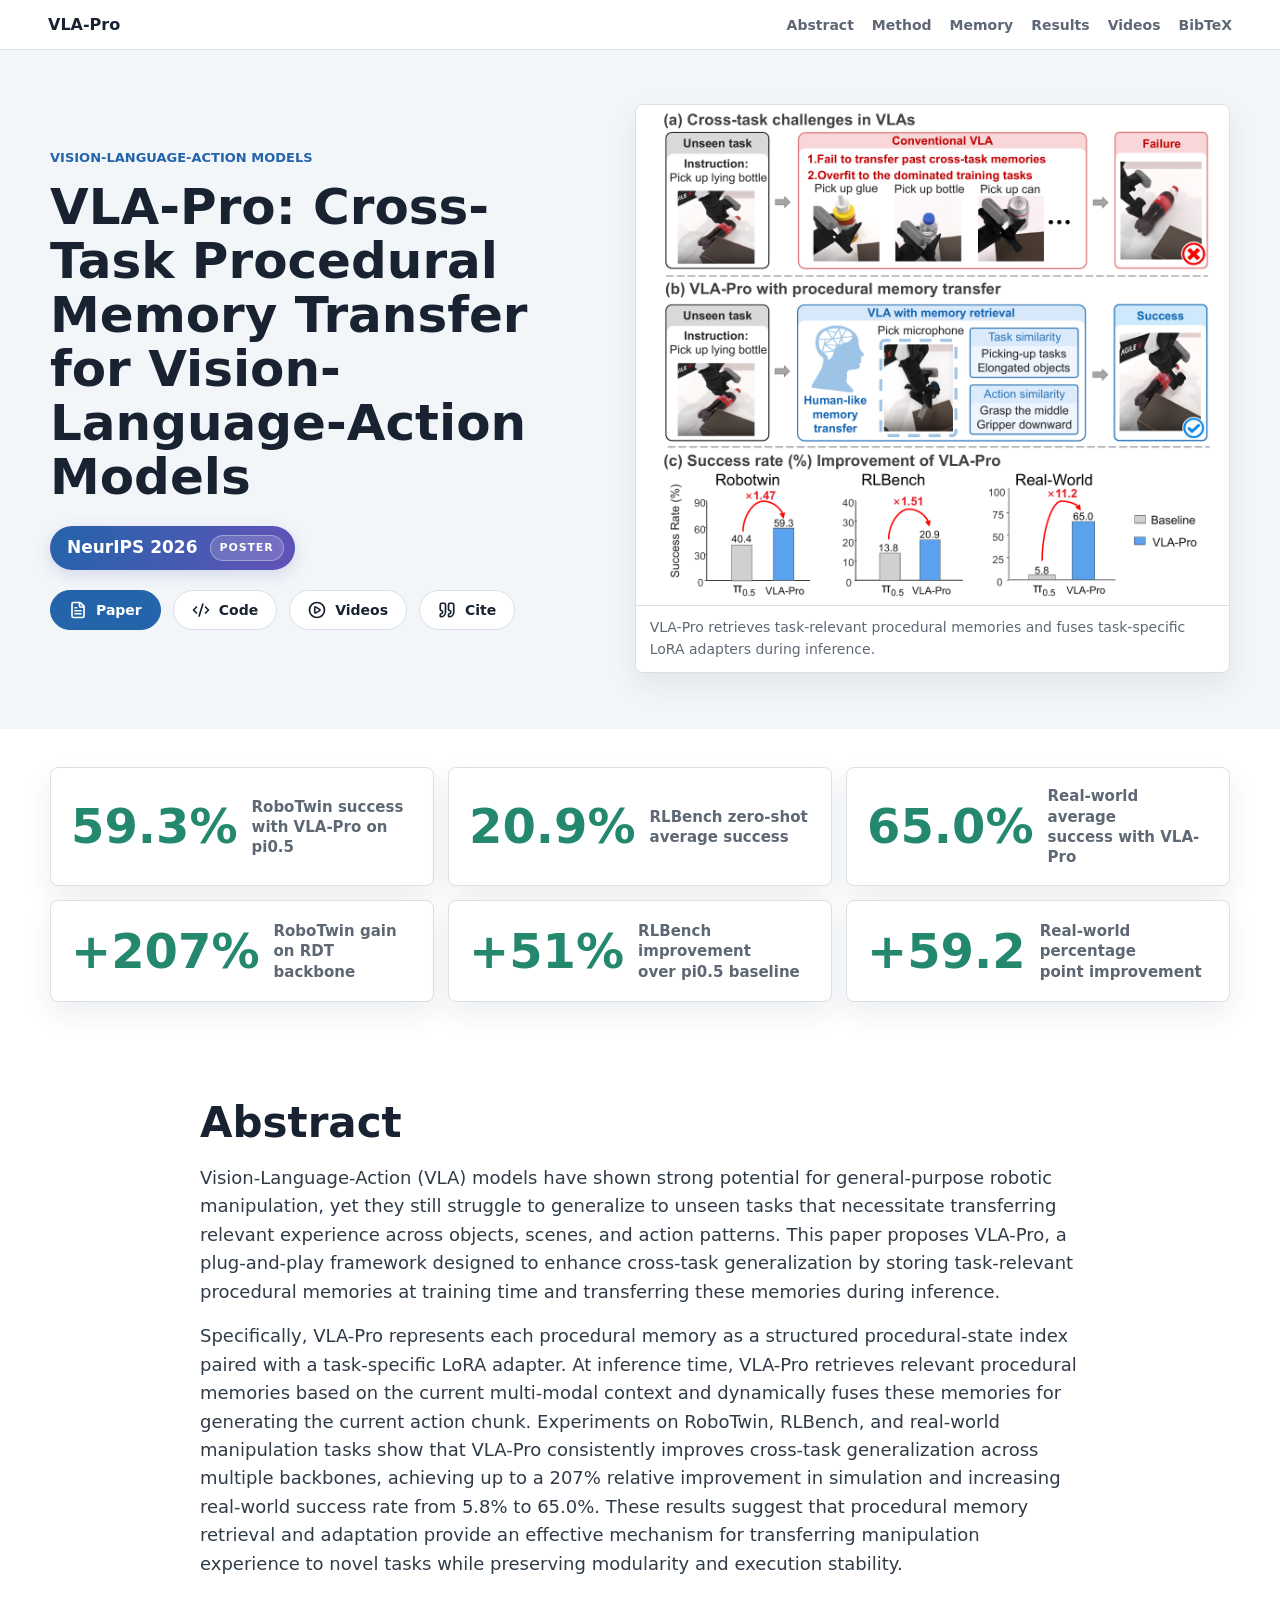
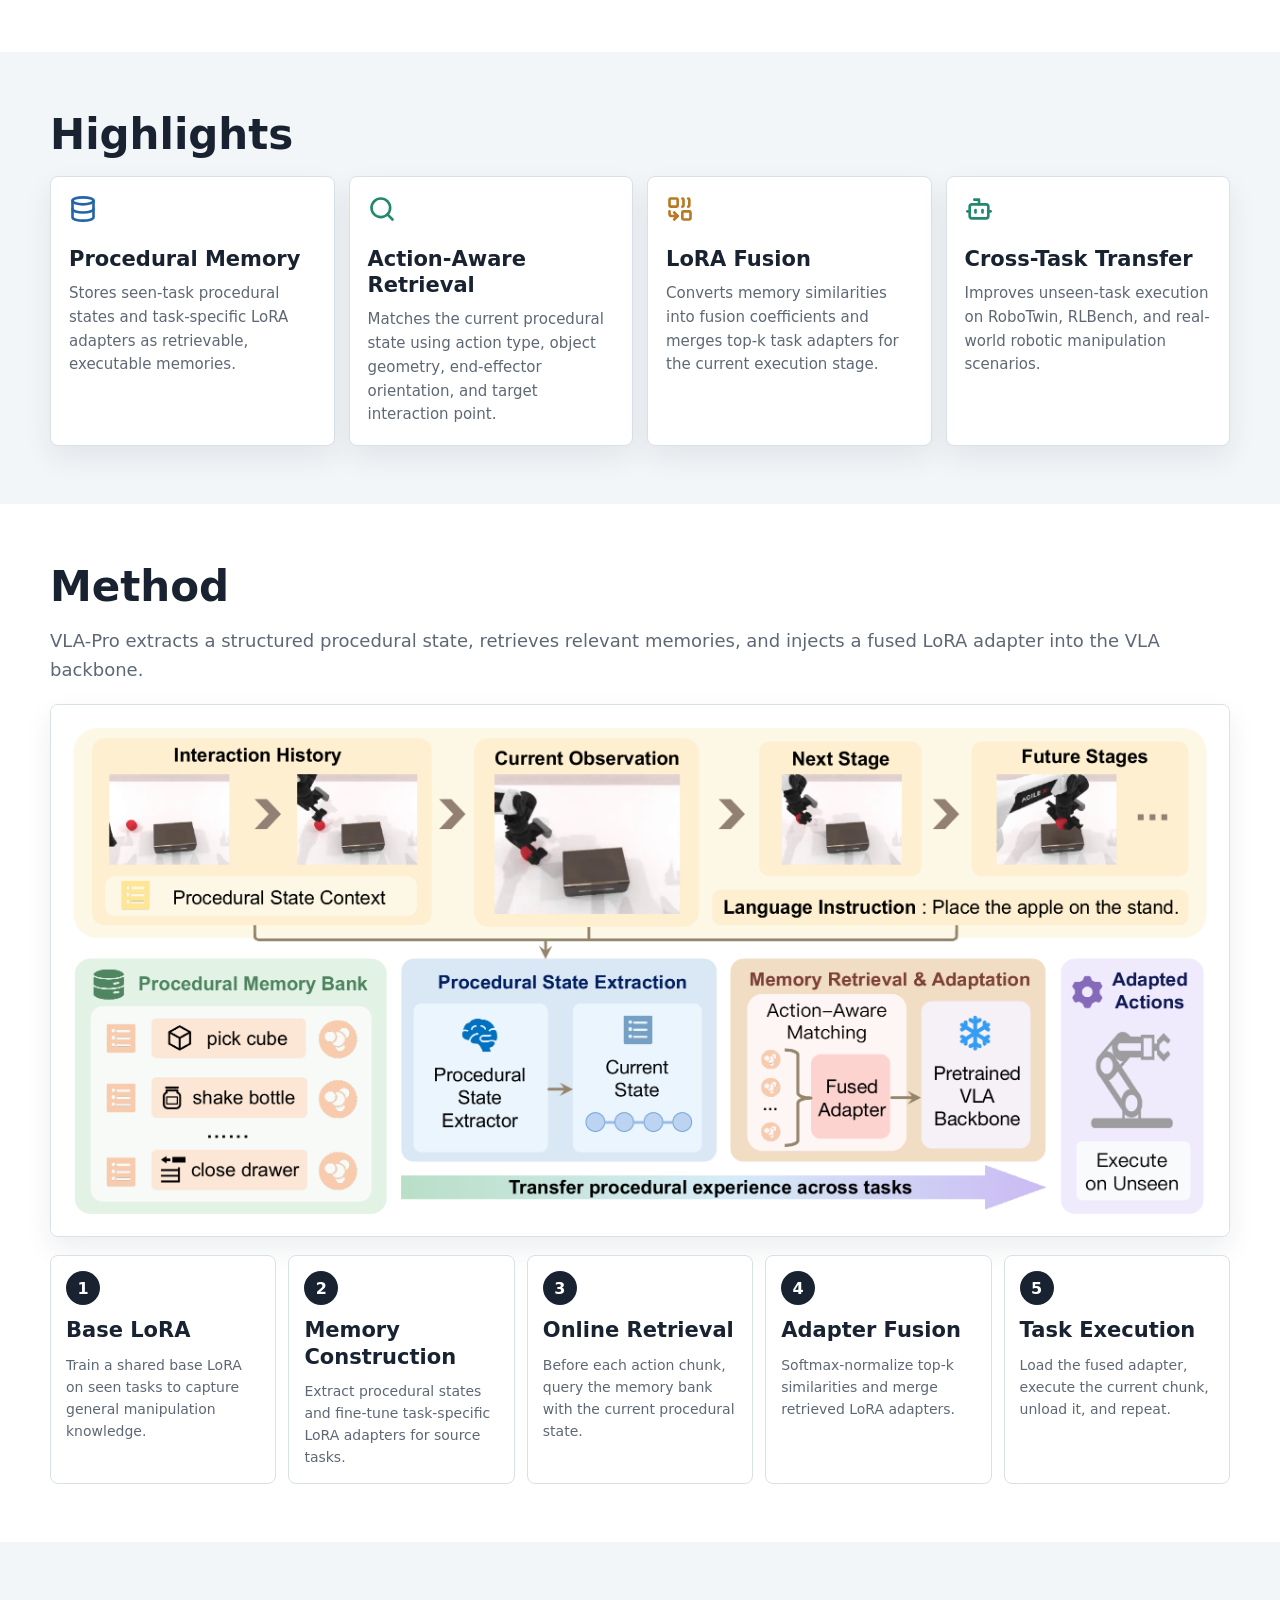
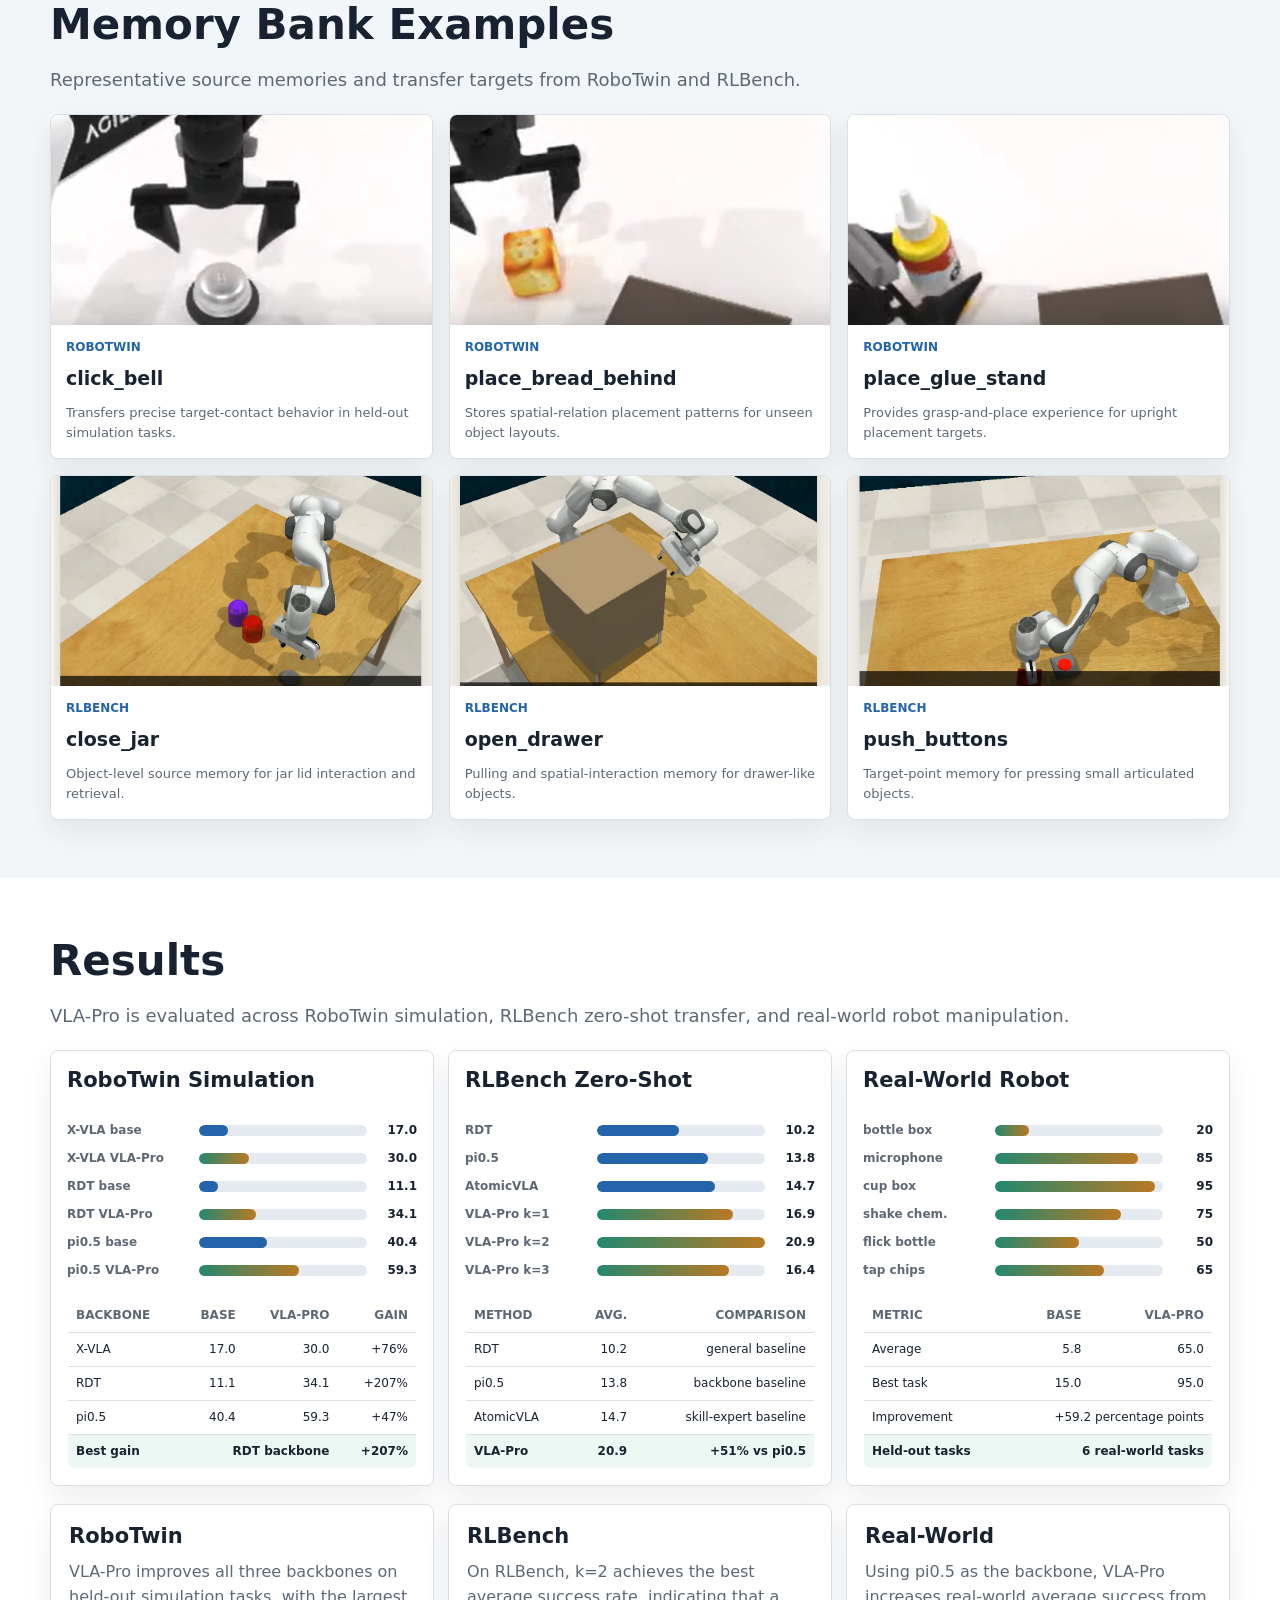
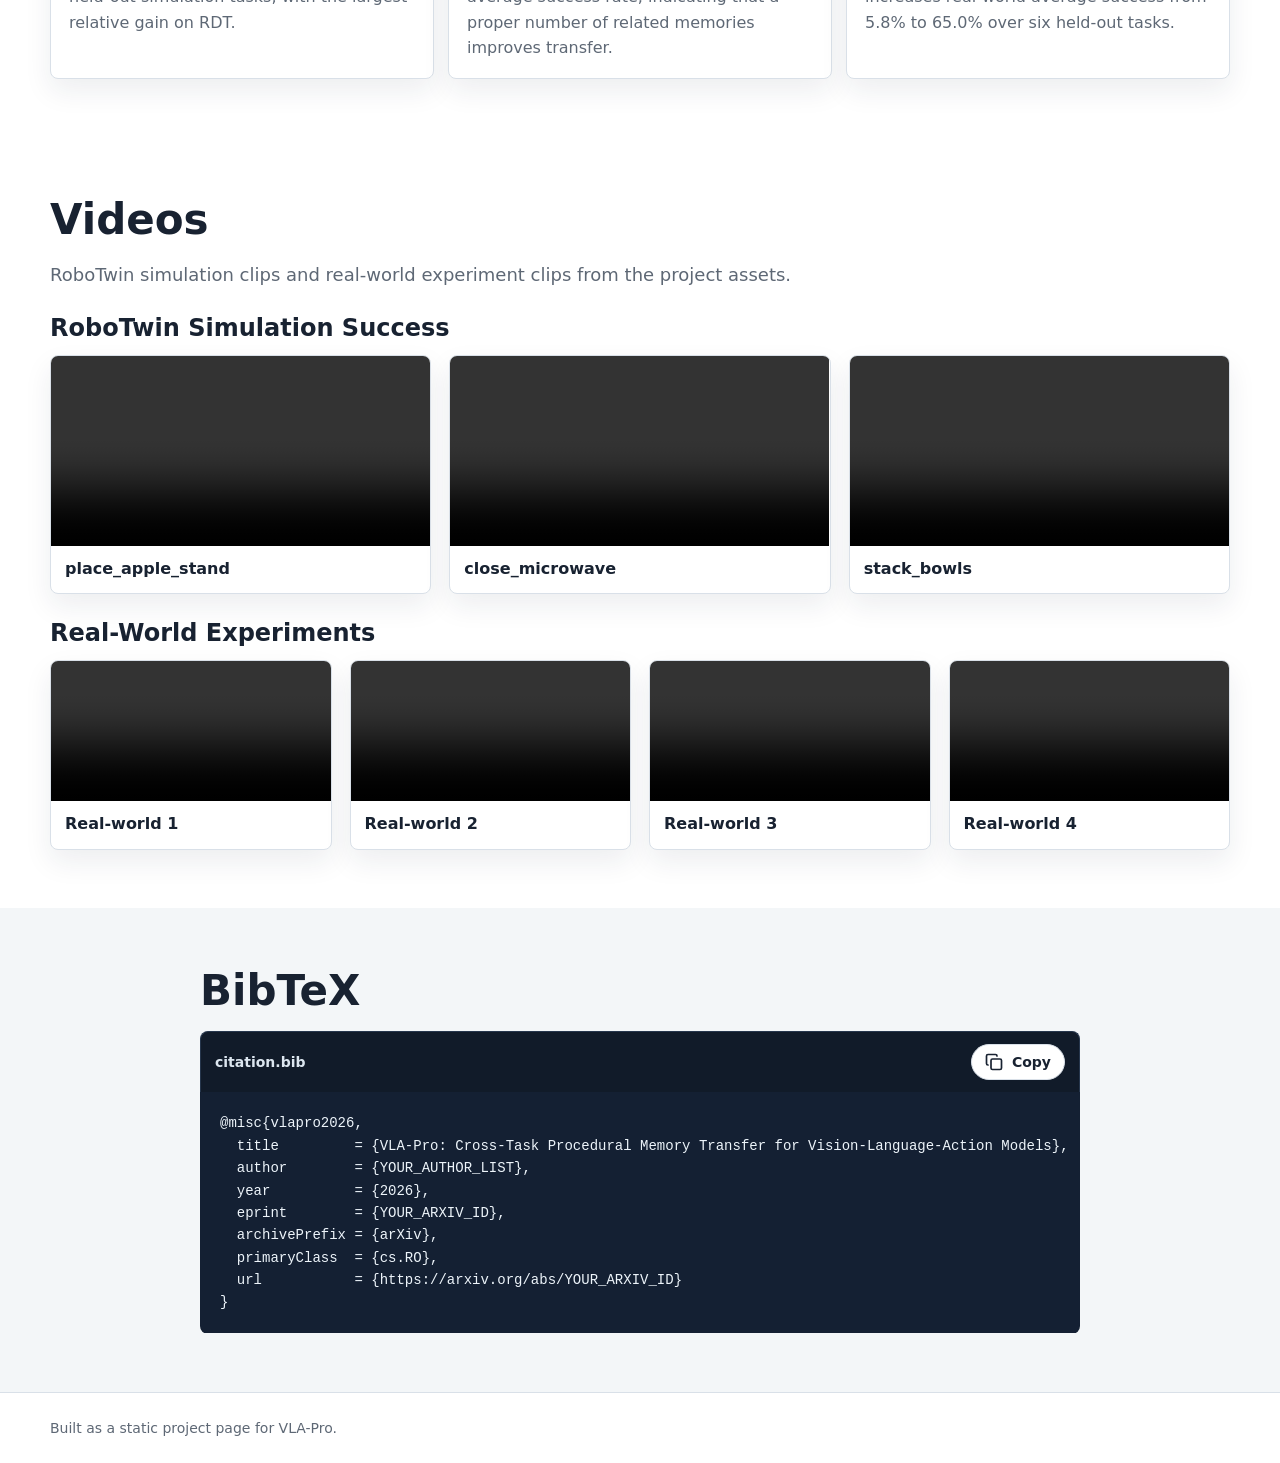
==== index.html @ 0b3e5a7e "Add files via upload" ====
<!doctype html>
<html lang="en">
<head>
  <meta charset="utf-8">
  <meta name="viewport" content="width=device-width, initial-scale=1">
  <meta name="description" content="VLA-Pro project page: Cross-Task Procedural Memory Transfer for Vision-Language-Action Models.">
  <title>VLA-Pro: Cross-Task Procedural Memory Transfer</title>
  <link rel="stylesheet" href="styles.css">
</head>
<body>
  <header class="site-header">
    <a class="brand" href="#top">VLA-Pro</a>
    <nav class="nav-links" aria-label="Main navigation">
      <a href="#abstract">Abstract</a>
      <a href="#method">Method</a>
      <a href="#memory">Memory</a>
      <a href="#results">Results</a>
      <a href="#videos">Videos</a>
      <a href="#bibtex">BibTeX</a>
    </nav>
  </header>

  <main id="top">
    <section class="hero section-band">
      <div class="container hero-grid">
        <div class="hero-copy">
          <p class="eyebrow">Vision-Language-Action Models</p>
          <h1>VLA-Pro: Cross-Task Procedural Memory Transfer for Vision-Language-Action Models</h1>
          <p class="venue"><span>NeurIPS 2026</span><span class="venue-type">Poster</span></p>
          <div class="action-row" aria-label="Project links">
            <a class="button primary" href="https://arxiv.org/abs/YOUR_ARXIV_ID" target="_blank" rel="noreferrer">
              <i data-lucide="file-text"></i><span>Paper</span>
            </a>
            <a class="button" href="https://github.com/ketchup45/VLA-Pro" target="_blank" rel="noreferrer">
              <i data-lucide="code-2"></i><span>Code</span>
            </a>
            <a class="button" href="#videos">
              <i data-lucide="play-circle"></i><span>Videos</span>
            </a>
            <a class="button" href="#bibtex">
              <i data-lucide="quote"></i><span>Cite</span>
            </a>
          </div>
        </div>
        <figure class="hero-figure">
          <img src="assets/images/intro.png" alt="Overview of VLA-Pro.">
          <figcaption>VLA-Pro retrieves task-relevant procedural memories and fuses task-specific LoRA adapters during inference.</figcaption>
        </figure>
      </div>
    </section>

    <section class="quick-summary section">
      <div class="container summary-grid">
        <div class="summary-item"><span class="metric">59.3%</span><span class="metric-caption">RoboTwin success<br>with VLA-Pro on pi0.5</span></div>
        <div class="summary-item"><span class="metric">20.9%</span><span class="metric-caption">RLBench zero-shot<br>average success</span></div>
        <div class="summary-item"><span class="metric">65.0%</span><span class="metric-caption">Real-world average<br>success with VLA-Pro</span></div>
        <div class="summary-item"><span class="metric">+207%</span><span class="metric-caption">RoboTwin gain<br>on RDT backbone</span></div>
        <div class="summary-item"><span class="metric">+51%</span><span class="metric-caption">RLBench improvement<br>over pi0.5 baseline</span></div>
        <div class="summary-item"><span class="metric">+59.2</span><span class="metric-caption">Real-world percentage<br>point improvement</span></div>
      </div>
    </section>

    <section id="abstract" class="section">
      <div class="container narrow">
        <h2>Abstract</h2>
        <p>Vision-Language-Action&nbsp;(VLA) models have shown strong potential for general-purpose robotic manipulation, yet they still struggle to generalize to unseen tasks that necessitate transferring relevant experience across objects, scenes, and action patterns. This paper proposes VLA-Pro, a plug-and-play framework designed to enhance cross-task generalization by storing task-relevant procedural memories at training time and transferring these memories during inference.</p>
        <p>Specifically, VLA-Pro represents each procedural memory as a structured procedural-state index paired with a task-specific LoRA adapter. At inference time, VLA-Pro retrieves relevant procedural memories based on the current multi-modal context and dynamically fuses these memories for generating the current action chunk. Experiments on RoboTwin, RLBench, and real-world manipulation tasks show that VLA-Pro consistently improves cross-task generalization across multiple backbones, achieving up to a 207% relative improvement in simulation and increasing real-world success rate from 5.8% to 65.0%. These results suggest that procedural memory retrieval and adaptation provide an effective mechanism for transferring manipulation experience to novel tasks while preserving modularity and execution stability.</p>
      </div>
    </section>

    <section class="section-band">
      <div class="container">
        <h2>Highlights</h2>
        <div class="card-grid four">
          <article class="paper-card"><i data-lucide="database"></i><h3>Procedural Memory</h3><p>Stores seen-task procedural states and task-specific LoRA adapters as retrievable, executable memories.</p></article>
          <article class="paper-card"><i data-lucide="search"></i><h3>Action-Aware Retrieval</h3><p>Matches the current procedural state using action type, object geometry, end-effector orientation, and target interaction point.</p></article>
          <article class="paper-card"><i data-lucide="combine"></i><h3>LoRA Fusion</h3><p>Converts memory similarities into fusion coefficients and merges top-k task adapters for the current execution stage.</p></article>
          <article class="paper-card"><i data-lucide="bot"></i><h3>Cross-Task Transfer</h3><p>Improves unseen-task execution on RoboTwin, RLBench, and real-world robotic manipulation scenarios.</p></article>
        </div>
      </div>
    </section>

    <section id="method" class="section">
      <div class="container">
        <div class="section-heading">
          <h2>Method</h2>
          <p>VLA-Pro extracts a structured procedural state, retrieves relevant memories, and injects a fused LoRA adapter into the VLA backbone.</p>
        </div>
        <figure class="wide-figure">
          <img src="assets/images/method.png" alt="Figure 2: VLA-Pro method overview.">
        </figure>
        <div class="pipeline">
          <article><span>1</span><h3>Base LoRA</h3><p>Train a shared base LoRA on seen tasks to capture general manipulation knowledge.</p></article>
          <article><span>2</span><h3>Memory Construction</h3><p>Extract procedural states and fine-tune task-specific LoRA adapters for source tasks.</p></article>
          <article><span>3</span><h3>Online Retrieval</h3><p>Before each action chunk, query the memory bank with the current procedural state.</p></article>
          <article><span>4</span><h3>Adapter Fusion</h3><p>Softmax-normalize top-k similarities and merge retrieved LoRA adapters.</p></article>
          <article><span>5</span><h3>Task Execution</h3><p>Load the fused adapter, execute the current chunk, unload it, and repeat.</p></article>
        </div>
      </div>
    </section>

    <section id="memory" class="section-band">
      <div class="container">
        <div class="section-heading">
          <h2>Memory Bank Examples</h2>
          <p>Representative source memories and transfer targets from RoboTwin and RLBench.</p>
        </div>
        <div class="memory-columns">
          <div class="memory-column">
            <article class="task-card"><img src="assets/images/robotwin/click-bell.png" alt="RoboTwin click bell task."><p class="task-domain">RoboTwin</p><h3>click_bell</h3><p>Transfers precise target-contact behavior in held-out simulation tasks.</p></article>
            <article class="task-card"><img src="assets/images/close-jar.png" alt="RLBench close jar task."><p class="task-domain">RLBench</p><h3>close_jar</h3><p>Object-level source memory for jar lid interaction and retrieval.</p></article>
          </div>
          <div class="memory-column">
            <article class="task-card"><img src="assets/images/robotwin/place-bread-behind.png" alt="RoboTwin place bread behind task."><p class="task-domain">RoboTwin</p><h3>place_bread_behind</h3><p>Stores spatial-relation placement patterns for unseen object layouts.</p></article>
            <article class="task-card"><img src="assets/images/open-drawer.png" alt="RLBench open drawer task."><p class="task-domain">RLBench</p><h3>open_drawer</h3><p>Pulling and spatial-interaction memory for drawer-like objects.</p></article>
          </div>
          <div class="memory-column">
            <article class="task-card"><img src="assets/images/robotwin/place-glue-stand.png" alt="RoboTwin place glue on stand task."><p class="task-domain">RoboTwin</p><h3>place_glue_stand</h3><p>Provides grasp-and-place experience for upright placement targets.</p></article>
            <article class="task-card"><img src="assets/images/push-buttons.png" alt="RLBench push buttons task."><p class="task-domain">RLBench</p><h3>push_buttons</h3><p>Target-point memory for pressing small articulated objects.</p></article>
          </div>
        </div>
      </div>
    </section>

    <section id="results" class="section">
      <div class="container">
        <div class="section-heading">
          <h2>Results</h2>
          <p>VLA-Pro is evaluated across RoboTwin simulation, RLBench zero-shot transfer, and real-world robot manipulation.</p>
        </div>
        <div class="results-columns">
          <article class="result-column">
            <h3>RoboTwin Simulation</h3>
            <div class="bar-chart" aria-label="RoboTwin results">
              <div class="bar-row"><span>X-VLA base</span><div><b style="width:17%"></b></div><em>17.0</em></div>
              <div class="bar-row accent"><span>X-VLA VLA-Pro</span><div><b style="width:30%"></b></div><em>30.0</em></div>
              <div class="bar-row"><span>RDT base</span><div><b style="width:11.1%"></b></div><em>11.1</em></div>
              <div class="bar-row accent"><span>RDT VLA-Pro</span><div><b style="width:34.1%"></b></div><em>34.1</em></div>
              <div class="bar-row"><span>pi0.5 base</span><div><b style="width:40.4%"></b></div><em>40.4</em></div>
              <div class="bar-row accent"><span>pi0.5 VLA-Pro</span><div><b style="width:59.3%"></b></div><em>59.3</em></div>
            </div>
            <table class="mini-result-table">
              <thead><tr><th>Backbone</th><th>Base</th><th>VLA-Pro</th><th>Gain</th></tr></thead>
              <tbody><tr><td>X-VLA</td><td>17.0</td><td>30.0</td><td>+76%</td></tr><tr><td>RDT</td><td>11.1</td><td>34.1</td><td>+207%</td></tr><tr><td>pi0.5</td><td>40.4</td><td>59.3</td><td>+47%</td></tr><tr class="highlight-row"><td>Best gain</td><td colspan="2">RDT backbone</td><td>+207%</td></tr></tbody>
            </table>
          </article>
          <article class="result-column">
            <h3>RLBench Zero-Shot</h3>
            <div class="bar-chart" aria-label="RLBench results">
              <div class="bar-row"><span>RDT</span><div><b style="width:48.8%"></b></div><em>10.2</em></div>
              <div class="bar-row"><span>pi0.5</span><div><b style="width:66%"></b></div><em>13.8</em></div>
              <div class="bar-row"><span>AtomicVLA</span><div><b style="width:70.3%"></b></div><em>14.7</em></div>
              <div class="bar-row accent"><span>VLA-Pro k=1</span><div><b style="width:80.9%"></b></div><em>16.9</em></div>
              <div class="bar-row accent"><span>VLA-Pro k=2</span><div><b style="width:100%"></b></div><em>20.9</em></div>
              <div class="bar-row accent"><span>VLA-Pro k=3</span><div><b style="width:78.5%"></b></div><em>16.4</em></div>
            </div>
            <table class="mini-result-table">
              <thead><tr><th>Method</th><th>Avg.</th><th>Comparison</th></tr></thead>
              <tbody><tr><td>RDT</td><td>10.2</td><td>general baseline</td></tr><tr><td>pi0.5</td><td>13.8</td><td>backbone baseline</td></tr><tr><td>AtomicVLA</td><td>14.7</td><td>skill-expert baseline</td></tr><tr class="highlight-row"><td>VLA-Pro</td><td>20.9</td><td>+51% vs pi0.5</td></tr></tbody>
            </table>
          </article>
          <article class="result-column">
            <h3>Real-World Robot</h3>
            <div class="bar-chart" aria-label="Real-world results">
              <div class="bar-row accent"><span>bottle box</span><div><b style="width:20%"></b></div><em>20</em></div>
              <div class="bar-row accent"><span>microphone</span><div><b style="width:85%"></b></div><em>85</em></div>
              <div class="bar-row accent"><span>cup box</span><div><b style="width:95%"></b></div><em>95</em></div>
              <div class="bar-row accent"><span>shake chem.</span><div><b style="width:75%"></b></div><em>75</em></div>
              <div class="bar-row accent"><span>flick bottle</span><div><b style="width:50%"></b></div><em>50</em></div>
              <div class="bar-row accent"><span>tap chips</span><div><b style="width:65%"></b></div><em>65</em></div>
            </div>
            <table class="mini-result-table">
              <thead><tr><th>Metric</th><th>Base</th><th>VLA-Pro</th></tr></thead>
              <tbody><tr><td>Average</td><td>5.8</td><td>65.0</td></tr><tr><td>Best task</td><td>15.0</td><td>95.0</td></tr><tr><td>Improvement</td><td colspan="2">+59.2 percentage points</td></tr><tr class="highlight-row"><td>Held-out tasks</td><td colspan="2">6 real-world tasks</td></tr></tbody>
            </table>
          </article>
        </div>
        <div class="card-grid three">
          <article class="paper-card compact"><h3>RoboTwin</h3><p>VLA-Pro improves all three backbones on held-out simulation tasks, with the largest relative gain on RDT.</p></article>
          <article class="paper-card compact"><h3>RLBench</h3><p>On RLBench, k=2 achieves the best average success rate, indicating that a proper number of related memories improves transfer.</p></article>
          <article class="paper-card compact"><h3>Real-World</h3><p>Using pi0.5 as the backbone, VLA-Pro increases real-world average success from 5.8% to 65.0% over six held-out tasks.</p></article>
        </div>
      </div>
    </section>

    <section id="videos" class="section">
      <div class="container">
        <div class="section-heading">
          <h2>Videos</h2>
          <p>RoboTwin simulation clips and real-world experiment clips from the project assets.</p>
        </div>
        <h3 class="subsection-title">RoboTwin Simulation Success</h3>
        <div class="video-grid three">
          <article class="video-card"><video controls preload="metadata" muted playsinline src="assets/videos/robotwin/place-apple-stand.mp4"></video><h4>place_apple_stand</h4></article>
          <article class="video-card"><video controls preload="metadata" muted playsinline src="assets/videos/robotwin/close-microwave.mp4"></video><h4>close_microwave</h4></article>
          <article class="video-card"><video controls preload="metadata" muted playsinline src="assets/videos/robotwin/stack-bowls.mp4"></video><h4>stack_bowls</h4></article>
        </div>
        <h3 class="subsection-title">Real-World Experiments</h3>
        <div class="video-grid four">
          <article class="video-card"><video controls preload="metadata" muted playsinline src="assets/videos/real-world/1.mp4"></video><h4>Real-world 1</h4></article>
          <article class="video-card"><video controls preload="metadata" muted playsinline src="assets/videos/real-world/2.mp4"></video><h4>Real-world 2</h4></article>
          <article class="video-card"><video controls preload="metadata" muted playsinline src="assets/videos/real-world/3.mp4"></video><h4>Real-world 3</h4></article>
          <article class="video-card"><video controls preload="metadata" muted playsinline src="assets/videos/real-world/4.mp4"></video><h4>Real-world 4</h4></article>
        </div>
      </div>
    </section>

    <section id="bibtex" class="section-band">
      <div class="container narrow">
        <h2>BibTeX</h2>
        <div class="code-header">
          <span>citation.bib</span>
          <button class="copy-button" type="button" data-copy-target="bibtex-code"><i data-lucide="copy"></i><span>Copy</span></button>
        </div>
        <pre><code id="bibtex-code">@misc{vlapro2026,
  title         = {VLA-Pro: Cross-Task Procedural Memory Transfer for Vision-Language-Action Models},
  author        = {YOUR_AUTHOR_LIST},
  year          = {2026},
  eprint        = {YOUR_ARXIV_ID},
  archivePrefix = {arXiv},
  primaryClass  = {cs.RO},
  url           = {https://arxiv.org/abs/YOUR_ARXIV_ID}
}</code></pre>
      </div>
    </section>
  </main>

  <footer class="site-footer">
    <div class="container footer-grid">
      <p>Built as a static project page for VLA-Pro.</p>
    </div>
  </footer>

  <script src="assets/vendor/lucide.min.js"></script>
  <script src="script.js"></script>
</body>
</html>
---- styles.css ----
:root {
  --ink: #182231;
  --muted: #5e6875;
  --line: #d9e0e8;
  --paper: #ffffff;
  --wash: #f3f6f8;
  --blue: #2364aa;
  --green: #24886f;
  --gold: #b97924;
  --shadow: 0 12px 28px rgba(29, 42, 59, 0.08);
}

* { box-sizing: border-box; }
html { scroll-behavior: smooth; }
body {
  margin: 0;
  background: var(--paper);
  color: var(--ink);
  font-family: Inter, ui-sans-serif, system-ui, -apple-system, BlinkMacSystemFont, "Segoe UI", Arial, sans-serif;
  line-height: 1.58;
}
img, video { max-width: 100%; }
a { color: inherit; }

.site-header {
  position: sticky;
  top: 0;
  z-index: 10;
  display: flex;
  align-items: center;
  justify-content: space-between;
  gap: 24px;
  padding: 12px clamp(18px, 4vw, 48px);
  background: rgba(255, 255, 255, 0.92);
  border-bottom: 1px solid rgba(217, 224, 232, 0.84);
  backdrop-filter: blur(12px);
}

.brand {
  font-weight: 800;
  text-decoration: none;
}

.nav-links {
  display: flex;
  flex-wrap: wrap;
  gap: 18px;
  color: var(--muted);
  font-size: 14px;
  font-weight: 700;
}

.nav-links a { text-decoration: none; }
.nav-links a:hover { color: var(--blue); }

.section, .section-band { padding: clamp(34px, 5vw, 58px) 0; }
.section-band { background: var(--wash); }
.container { width: min(1180px, calc(100% - 36px)); margin: 0 auto; }
.narrow { width: min(880px, calc(100% - 36px)); }

.hero {
  padding-top: clamp(32px, 5vw, 54px);
  padding-bottom: clamp(34px, 5vw, 56px);
}

.hero-grid {
  display: grid;
  grid-template-columns: minmax(0, 0.95fr) minmax(420px, 1.05fr);
  gap: clamp(24px, 4vw, 46px);
  align-items: center;
}

.eyebrow {
  margin: 0 0 12px;
  color: var(--blue);
  font-size: 13px;
  font-weight: 850;
  letter-spacing: 0;
  text-transform: uppercase;
}

h1, h2, h3, h4, p { overflow-wrap: normal; }
h1 {
  max-width: 820px;
  margin: 0;
  font-size: clamp(31px, 4.2vw, 50px);
  line-height: 1.08;
  letter-spacing: 0;
}
h2 { margin: 0 0 16px; font-size: clamp(28px, 3.4vw, 42px); line-height: 1.18; letter-spacing: 0; }
h3 { margin: 0 0 10px; font-size: 21px; line-height: 1.25; }
h4 { margin: 12px 14px 14px; font-size: 16px; line-height: 1.35; }

.venue {
  display: inline-flex;
  align-items: center;
  gap: 12px;
  margin: 22px 0 0;
  padding: 8px 10px 8px 16px;
  border: 1px solid rgba(71, 87, 178, 0.3);
  border-radius: 999px;
  background: linear-gradient(115deg, #2364aa, #6352b8);
  box-shadow: 0 5px 16px rgba(65, 82, 164, 0.18);
  color: #fff;
  font-size: 17px;
  font-weight: 800;
  line-height: 1.4;
}
.venue-type {
  padding: 4px 9px;
  border: 1px solid rgba(255, 255, 255, 0.35);
  border-radius: 999px;
  background: rgba(255, 255, 255, 0.16);
  font-size: 11px;
  font-weight: 700;
  letter-spacing: 0.08em;
  text-transform: uppercase;
}
.action-row { display: flex; flex-wrap: wrap; gap: 12px; margin-top: 20px; }

.button, .copy-button {
  display: inline-flex;
  min-height: 40px;
  align-items: center;
  justify-content: center;
  gap: 9px;
  border: 1px solid var(--line);
  border-radius: 999px;
  background: var(--paper);
  color: var(--ink);
  font: inherit;
  font-size: 14px;
  font-weight: 800;
  line-height: 1;
  text-decoration: none;
  cursor: pointer;
  transition: transform 0.18s ease, border-color 0.18s ease, background 0.18s ease;
}
.button { padding: 0 18px; }
.copy-button { min-height: 36px; padding: 0 13px; }
.button svg, .copy-button svg, .paper-card svg { width: 18px; height: 18px; stroke-width: 2.25; }
.button.primary { border-color: var(--blue); background: var(--blue); color: var(--paper); }
.button:hover, .copy-button:hover { transform: translateY(-1px); border-color: var(--blue); }

.hero-figure, .wide-figure, .image-grid figure { margin: 0; }
.hero-figure, .wide-figure {
  overflow: hidden;
  border: 1px solid var(--line);
  border-radius: 8px;
  background: var(--paper);
  box-shadow: var(--shadow);
}
.hero-figure img, .wide-figure img {
  display: block;
  width: 100%;
  background: var(--paper);
  object-fit: contain;
}
.hero-figure img { max-height: 500px; }
.hero-figure figcaption {
  padding: 10px 14px 12px;
  border-top: 1px solid var(--line);
  color: var(--muted);
  font-size: 14px;
}

.summary-grid {
  display: grid;
  grid-template-columns: repeat(3, minmax(0, 1fr));
  gap: 14px;
}
.quick-summary { padding: clamp(24px, 3vw, 38px) 0; }
.summary-item, .paper-card, .task-card, .result-panel, .result-column, .video-card {
  border: 1px solid var(--line);
  border-radius: 8px;
  background: var(--paper);
  box-shadow: var(--shadow);
}
.summary-item {
  display: grid;
  grid-template-columns: auto minmax(0, 1fr);
  align-items: center;
  min-height: 102px;
  gap: 14px;
  padding: 18px 20px;
}
.metric {
  display: block;
  color: var(--green);
  font-size: clamp(34px, 4vw, 48px);
  font-weight: 900;
  line-height: 0.95;
  white-space: nowrap;
}
.metric-caption {
  display: block;
  color: var(--muted);
  font-size: 15px;
  font-weight: 800;
  line-height: 1.35;
  overflow-wrap: normal;
}

.narrow p { margin: 0 0 16px; color: #303b48; font-size: 18px; }
.section-heading { max-width: none; margin-bottom: 20px; }
.section-heading p { margin: 0; color: var(--muted); font-size: 18px; }

.card-grid { display: grid; gap: 14px; }
.card-grid.four { grid-template-columns: repeat(4, minmax(0, 1fr)); }
.card-grid.three { grid-template-columns: repeat(3, minmax(0, 1fr)); margin-top: 18px; }
.paper-card { padding: 18px; }
.paper-card svg { width: 28px; height: 28px; margin-bottom: 16px; color: var(--blue); }
.paper-card:nth-child(2n) svg { color: var(--green); }
.paper-card:nth-child(3n) svg { color: var(--gold); }
.paper-card p { margin: 0; color: var(--muted); font-size: 15px; }
.paper-card.compact p { font-size: 16px; }

.wide-figure { margin-bottom: 18px; }
.wide-figure img { padding: clamp(12px, 2vw, 22px); }

.pipeline {
  display: grid;
  grid-template-columns: repeat(5, minmax(0, 1fr));
  gap: 12px;
}
.pipeline article {
  min-height: 100%;
  padding: 15px;
  border: 1px solid var(--line);
  border-radius: 8px;
  background: #fff;
}
.pipeline span {
  display: grid;
  width: 34px;
  height: 34px;
  margin-bottom: 12px;
  place-items: center;
  border-radius: 50%;
  background: var(--ink);
  color: var(--paper);
  font-weight: 900;
}
.pipeline p { margin: 0; color: var(--muted); font-size: 14px; }

.memory-columns {
  display: grid;
  grid-template-columns: repeat(3, minmax(0, 1fr));
  gap: 16px;
}
.memory-column { display: grid; gap: 16px; }
.task-card { overflow: hidden; }
.task-card img {
  display: block;
  width: 100%;
  height: 210px;
  background: #fff;
  object-fit: cover;
  object-position: center;
}
.task-card h3, .task-card p { margin-left: 15px; margin-right: 15px; }
.task-card h3 { margin-top: 8px; font-size: 19px; }
.task-card p { margin-bottom: 16px; color: var(--muted); font-size: 13px; line-height: 1.5; }
.task-card .task-domain {
  display: inline-block;
  margin-top: 13px;
  margin-bottom: 0;
  color: var(--blue);
  font-size: 12px;
  font-weight: 900;
  text-transform: uppercase;
}

.results-columns {
  display: grid;
  grid-template-columns: repeat(3, minmax(0, 1fr));
  align-items: stretch;
  gap: 14px;
}
.result-column {
  display: flex;
  min-height: 100%;
  flex-direction: column;
  gap: 14px;
  padding: 16px;
}
.result-column h3 { min-height: 30px; }
.bar-chart { display: grid; gap: 9px; }
.bar-row {
  display: grid;
  grid-template-columns: minmax(92px, 122px) minmax(70px, 1fr) 40px;
  gap: 10px;
  align-items: center;
  color: var(--muted);
  font-size: 12px;
  font-weight: 750;
}
.bar-row div { height: 11px; overflow: hidden; border-radius: 999px; background: #e5eaf0; }
.bar-row b { display: block; height: 100%; border-radius: inherit; background: var(--blue); }
.bar-row.accent b { background: linear-gradient(90deg, var(--green), var(--gold)); }
.bar-row em { color: var(--ink); font-style: normal; text-align: right; }

table { width: 100%; border-collapse: collapse; font-size: 13px; }
th, td { padding: 8px 10px; border-top: 1px solid var(--line); text-align: right; }
th:first-child, td:first-child { text-align: left; }
thead th { color: var(--muted); font-size: 12px; text-transform: uppercase; }
.highlight-row { background: #edf7f3; font-weight: 850; }
.mini-result-table {
  min-width: 0;
  margin-top: 4px;
  border: 1px solid var(--line);
  border-radius: 8px;
  overflow: hidden;
  font-size: 12px;
}
.mini-result-table th, .mini-result-table td { padding: 7px 8px; }
.mini-result-table th { white-space: nowrap; }

.subsection-title { margin: 24px 0 12px; font-size: 24px; }
.video-grid { display: grid; gap: 18px; }
.video-grid.three { grid-template-columns: repeat(3, minmax(0, 1fr)); }
.video-grid.four { grid-template-columns: repeat(4, minmax(0, 1fr)); }
.video-card { overflow: hidden; }
.video-card video {
  display: block;
  width: 100%;
  height: auto;
}

.code-header {
  display: flex;
  align-items: center;
  justify-content: space-between;
  gap: 14px;
  padding: 12px 14px;
  border: 1px solid #26364c;
  border-bottom: 0;
  border-radius: 8px 8px 0 0;
  background: #111b29;
  color: #dce6ef;
  font-size: 14px;
  font-weight: 800;
}
pre {
  margin: 0;
  overflow-x: auto;
  padding: 20px;
  border-radius: 0 0 8px 8px;
  background: #142033;
  color: #edf4fa;
  font-size: 14px;
  line-height: 1.6;
}

.site-footer {
  padding: 24px 0;
  border-top: 1px solid var(--line);
  background: #fff;
  color: var(--muted);
  font-size: 14px;
}
.footer-grid { display: flex; flex-wrap: wrap; align-items: center; justify-content: space-between; gap: 12px; }
.site-footer p { margin: 0; }

@media (max-width: 1050px) {
  .hero-grid,
  .card-grid.four,
  .pipeline,
  .memory-columns,
  .results-columns,
  .video-grid.three,
  .video-grid.four {
    grid-template-columns: repeat(2, minmax(0, 1fr));
  }
  .hero-grid { align-items: start; }
}

@media (max-width: 720px) {
  .site-header { position: static; align-items: flex-start; flex-direction: column; }
  .nav-links { gap: 12px 16px; }
  .hero-grid,
  .summary-grid,
  .card-grid.four,
  .card-grid.three,
  .pipeline,
  .memory-columns,
  .results-columns,
  .video-grid.three,
  .video-grid.four {
    grid-template-columns: 1fr;
  }
  .bar-row { grid-template-columns: minmax(78px, 116px) minmax(80px, 1fr) 40px; }
  .summary-item { gap: 14px; padding: 16px 18px; }
  .metric-caption { font-size: 15px; }
  .button { width: calc(50% - 6px); padding-left: 12px; padding-right: 12px; }
  .footer-grid { display: block; }
}
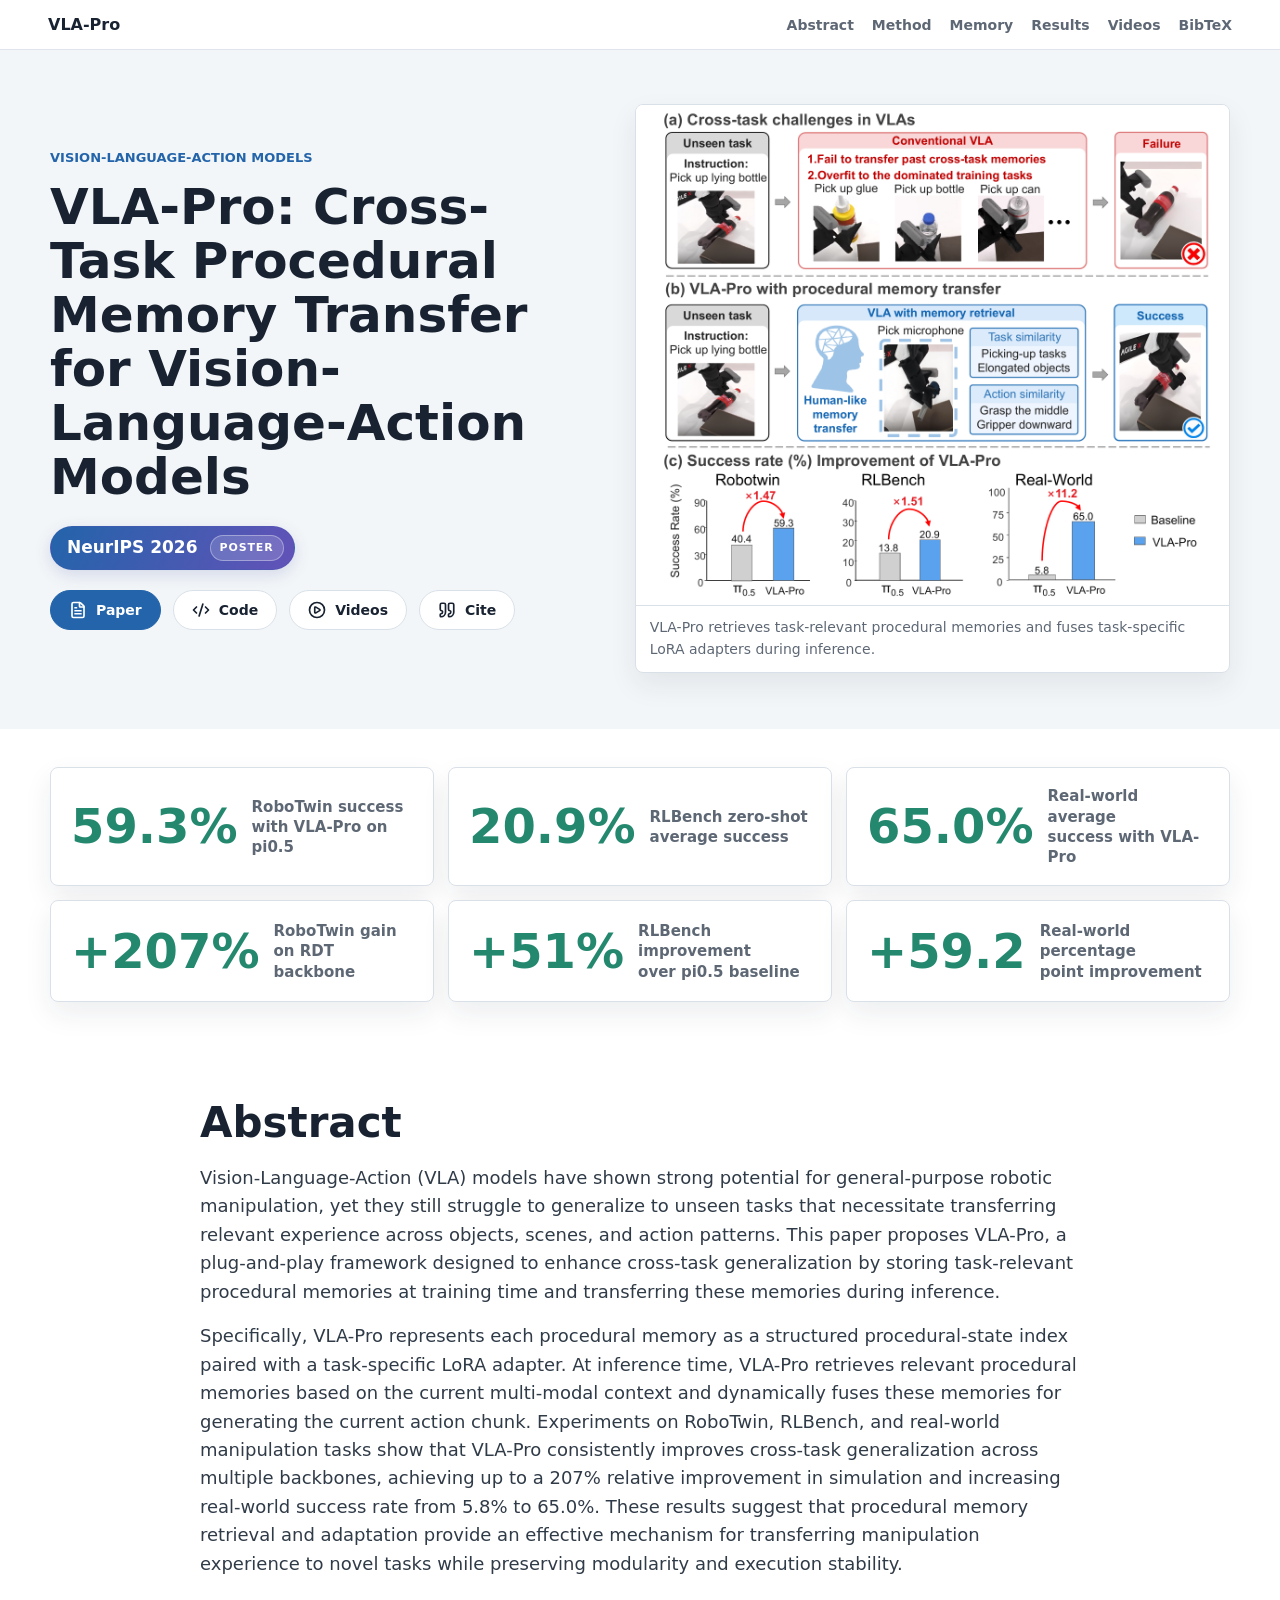
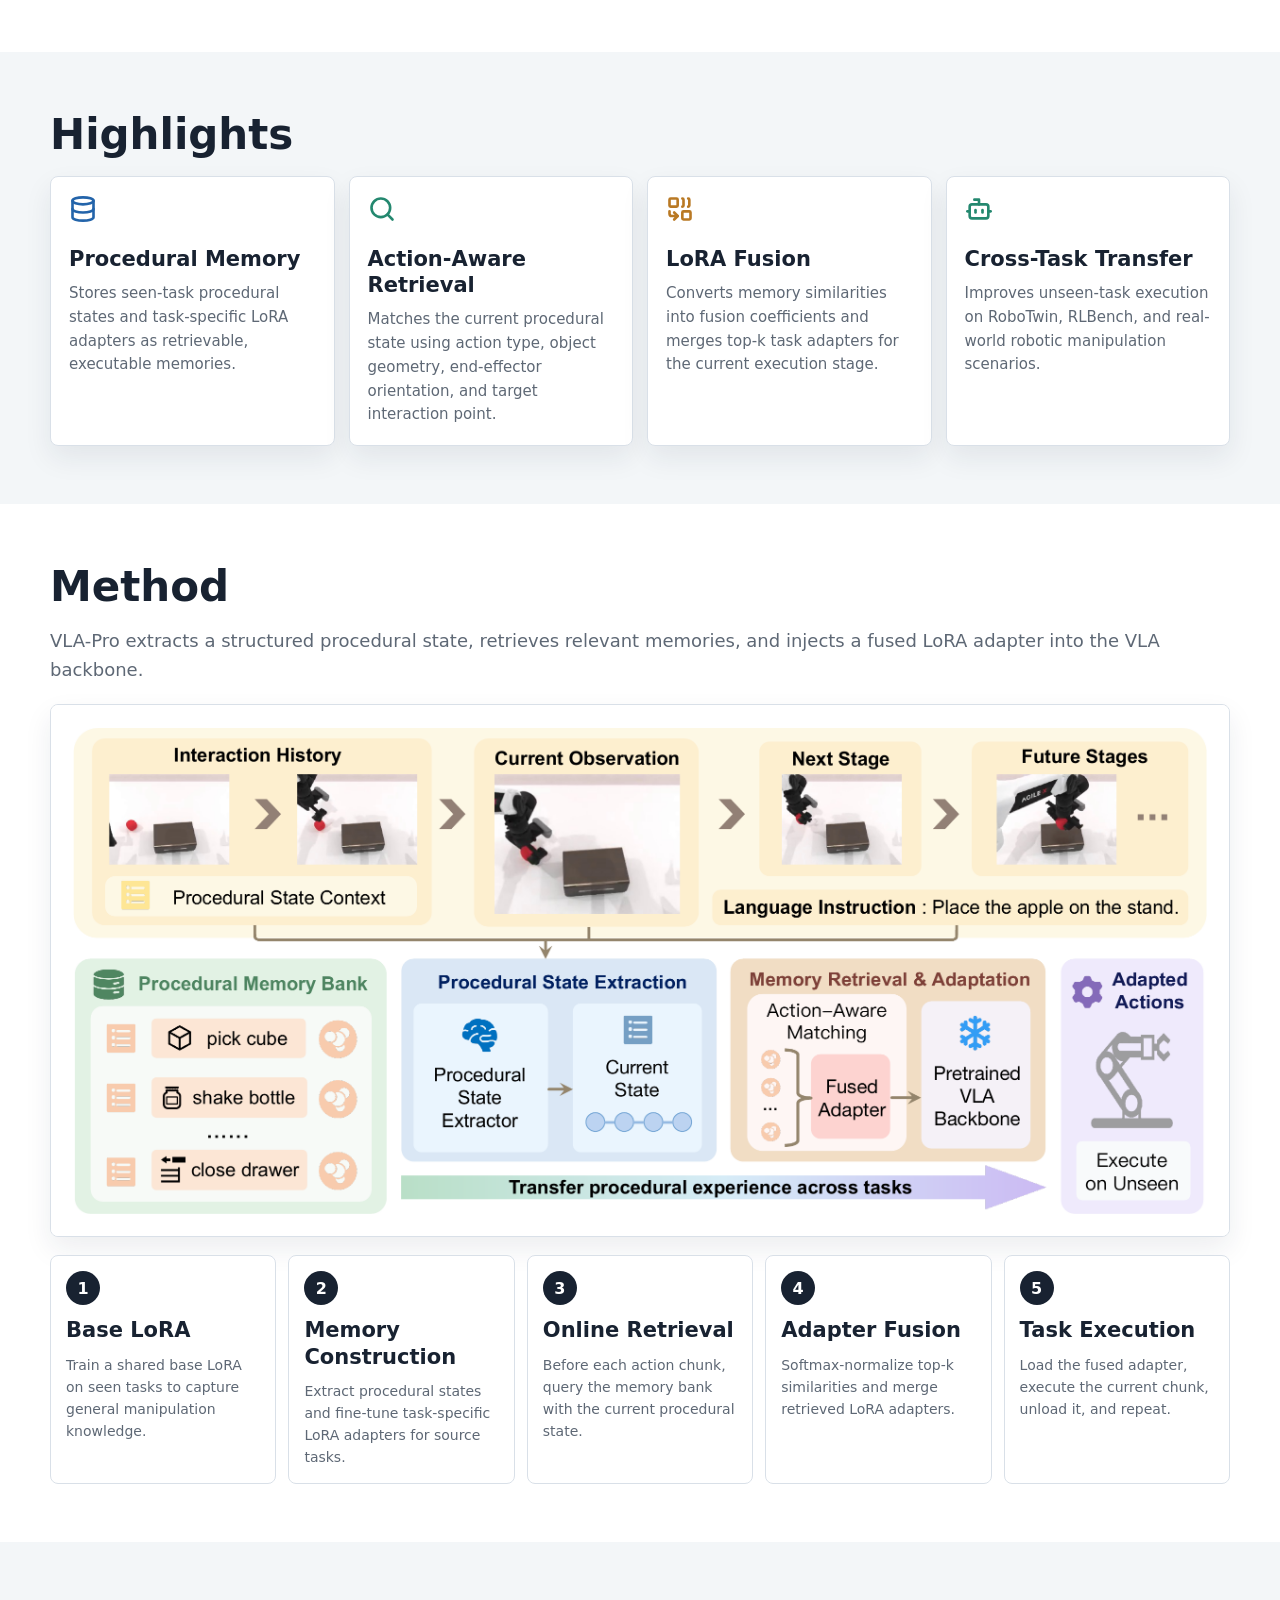
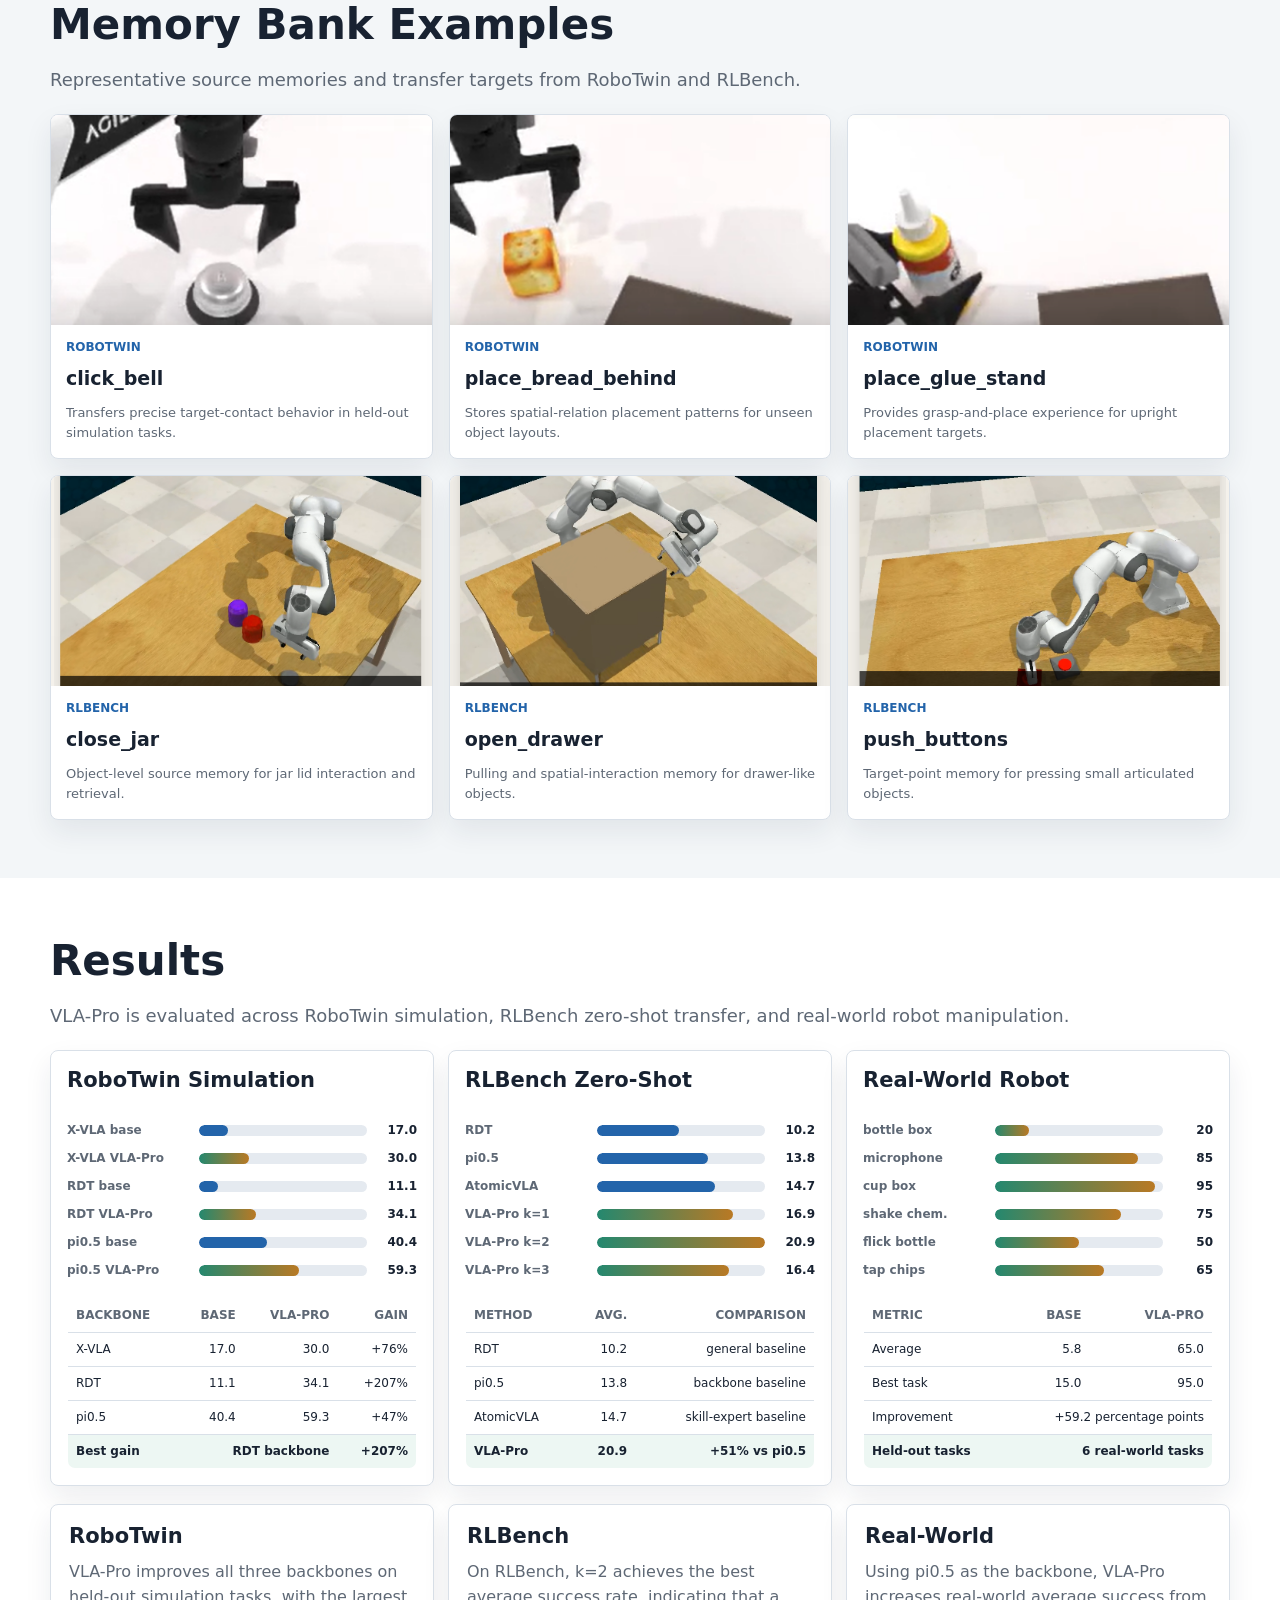
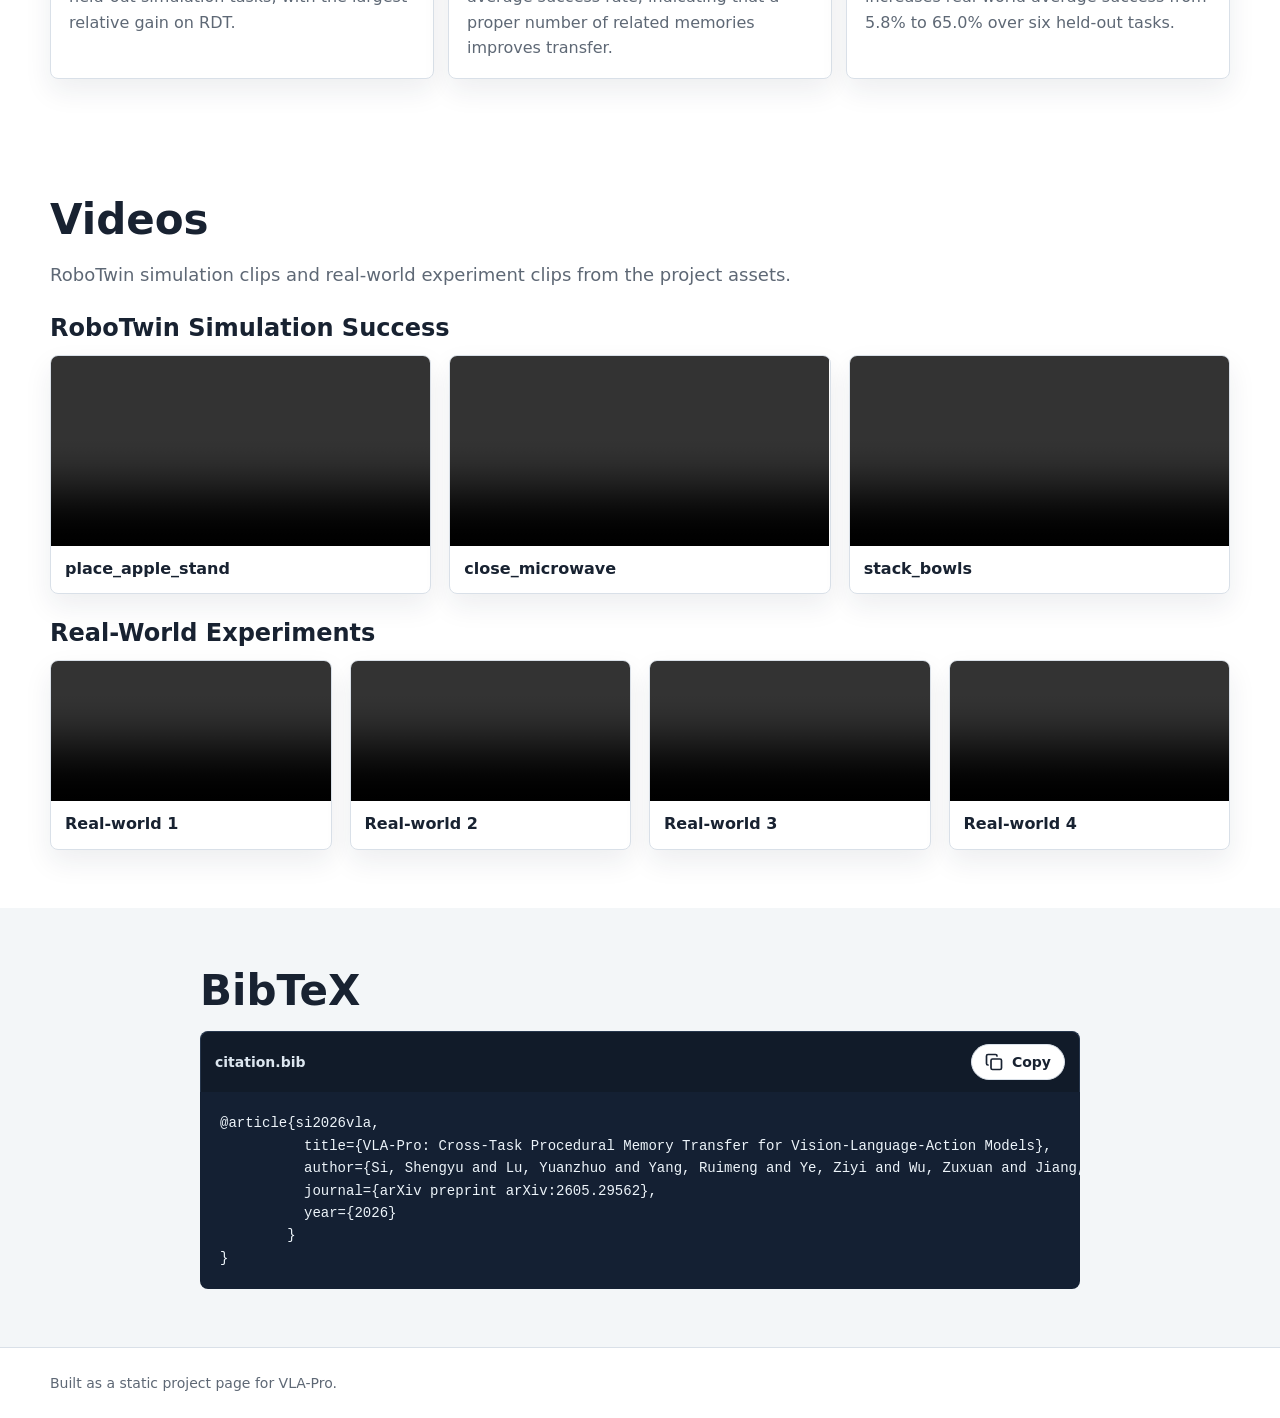
==== commit 026edc50: "Update index.html" ====
--- a/index.html
+++ b/index.html
@@ -28,7 +28,7 @@
           <h1>VLA-Pro: Cross-Task Procedural Memory Transfer for Vision-Language-Action Models</h1>
           <p class="venue"><span>NeurIPS 2026</span><span class="venue-type">Poster</span></p>
           <div class="action-row" aria-label="Project links">
-            <a class="button primary" href="https://arxiv.org/abs/YOUR_ARXIV_ID" target="_blank" rel="noreferrer">
+            <a class="button primary" href="https://arxiv.org/abs/2605.29562" target="_blank" rel="noreferrer">
               <i data-lucide="file-text"></i><span>Paper</span>
             </a>
             <a class="button" href="https://github.com/ketchup45/VLA-Pro" target="_blank" rel="noreferrer">
@@ -212,14 +212,12 @@
           <span>citation.bib</span>
           <button class="copy-button" type="button" data-copy-target="bibtex-code"><i data-lucide="copy"></i><span>Copy</span></button>
         </div>
-        <pre><code id="bibtex-code">@misc{vlapro2026,
-  title         = {VLA-Pro: Cross-Task Procedural Memory Transfer for Vision-Language-Action Models},
-  author        = {YOUR_AUTHOR_LIST},
-  year          = {2026},
-  eprint        = {YOUR_ARXIV_ID},
-  archivePrefix = {arXiv},
-  primaryClass  = {cs.RO},
-  url           = {https://arxiv.org/abs/YOUR_ARXIV_ID}
+        <pre><code id="bibtex-code">@article{si2026vla,
+          title={VLA-Pro: Cross-Task Procedural Memory Transfer for Vision-Language-Action Models},
+          author={Si, Shengyu and Lu, Yuanzhuo and Yang, Ruimeng and Ye, Ziyi and Wu, Zuxuan and Jiang, Yu-Gang},
+          journal={arXiv preprint arXiv:2605.29562},
+          year={2026}
+        }
 }</code></pre>
       </div>
     </section>
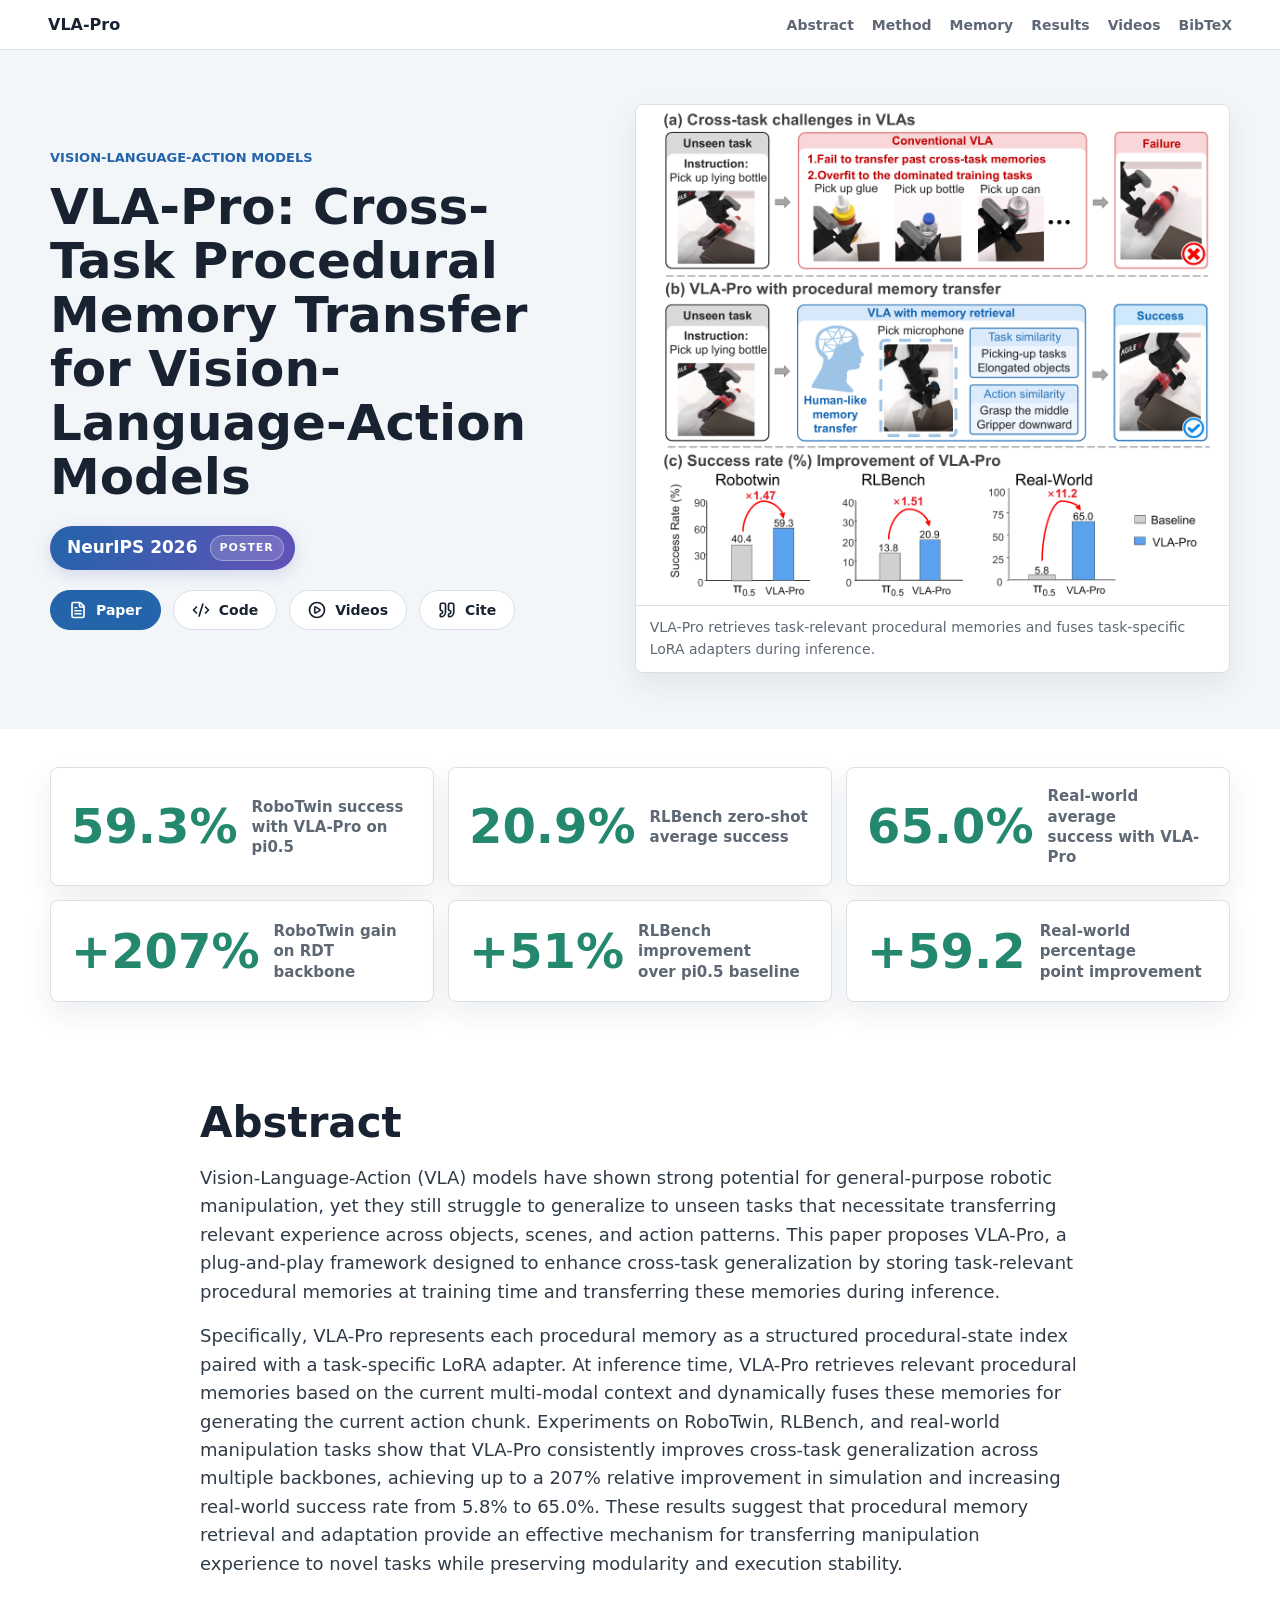
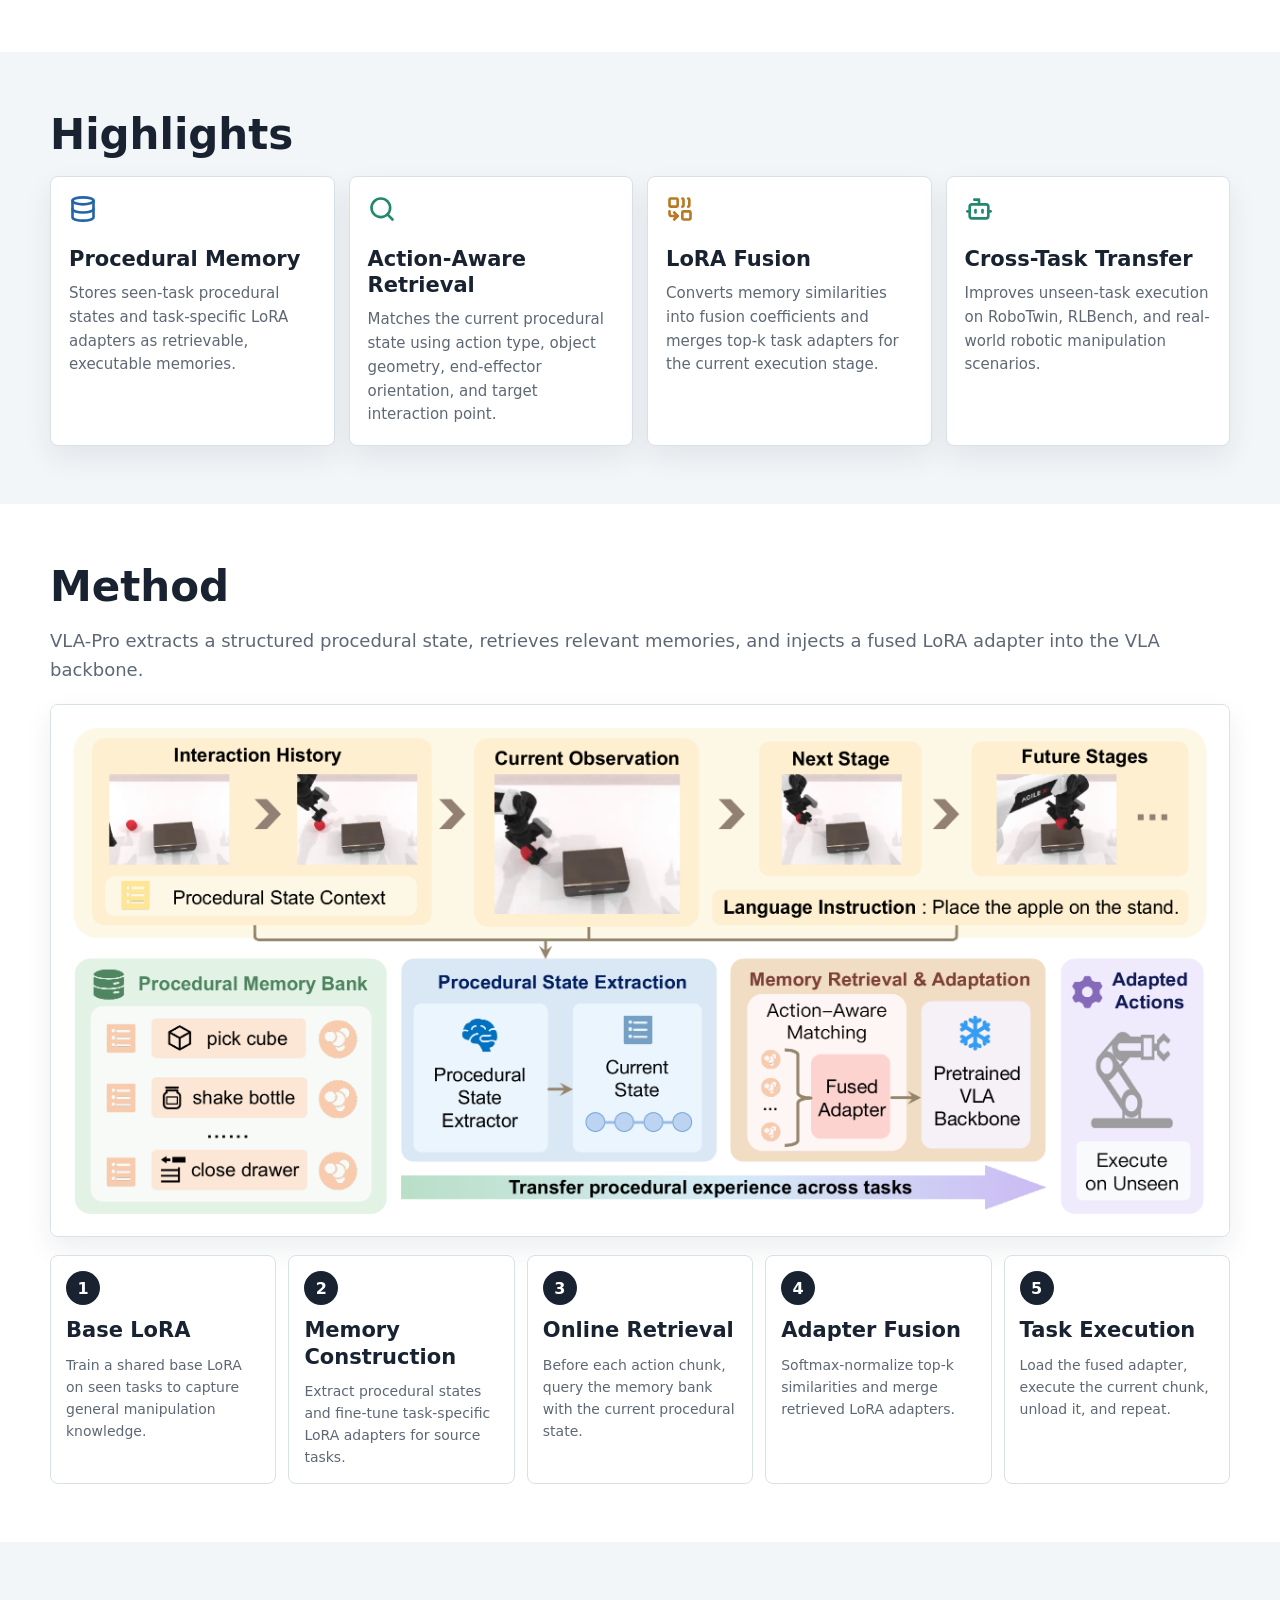
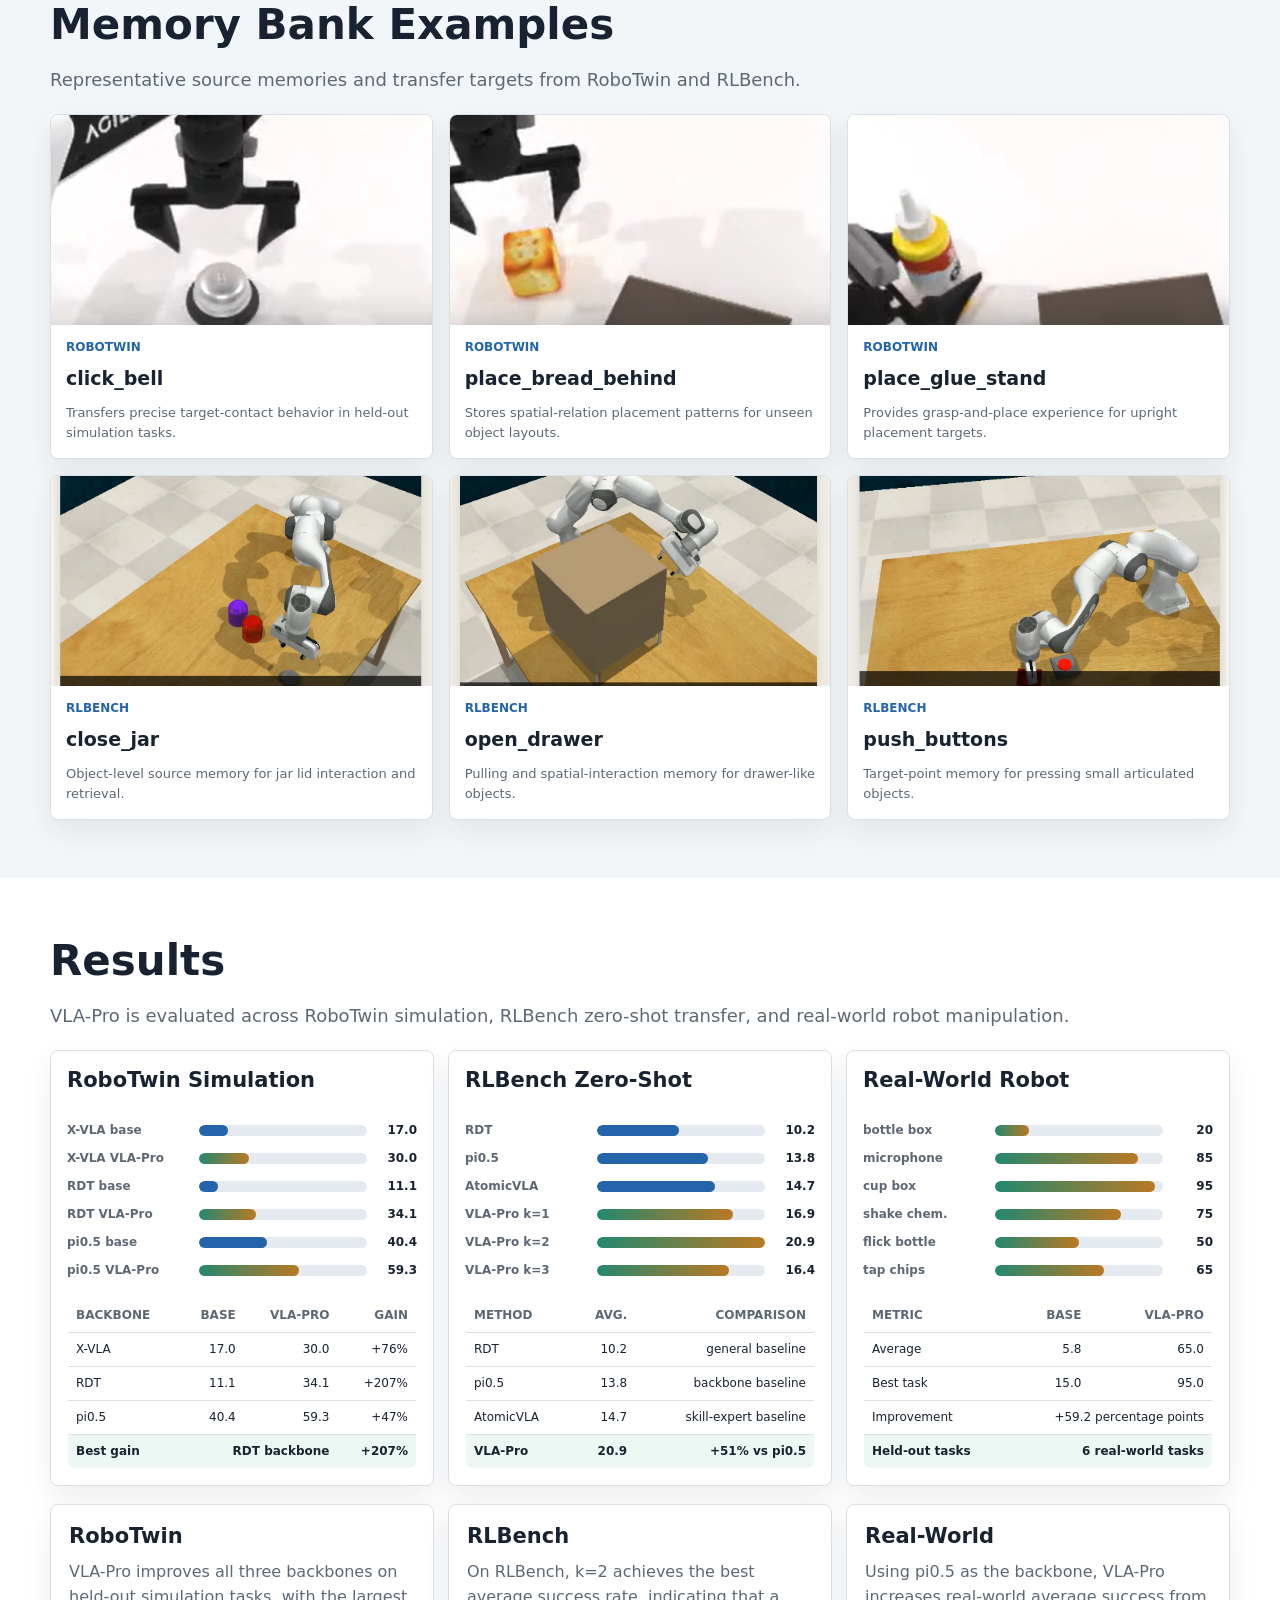
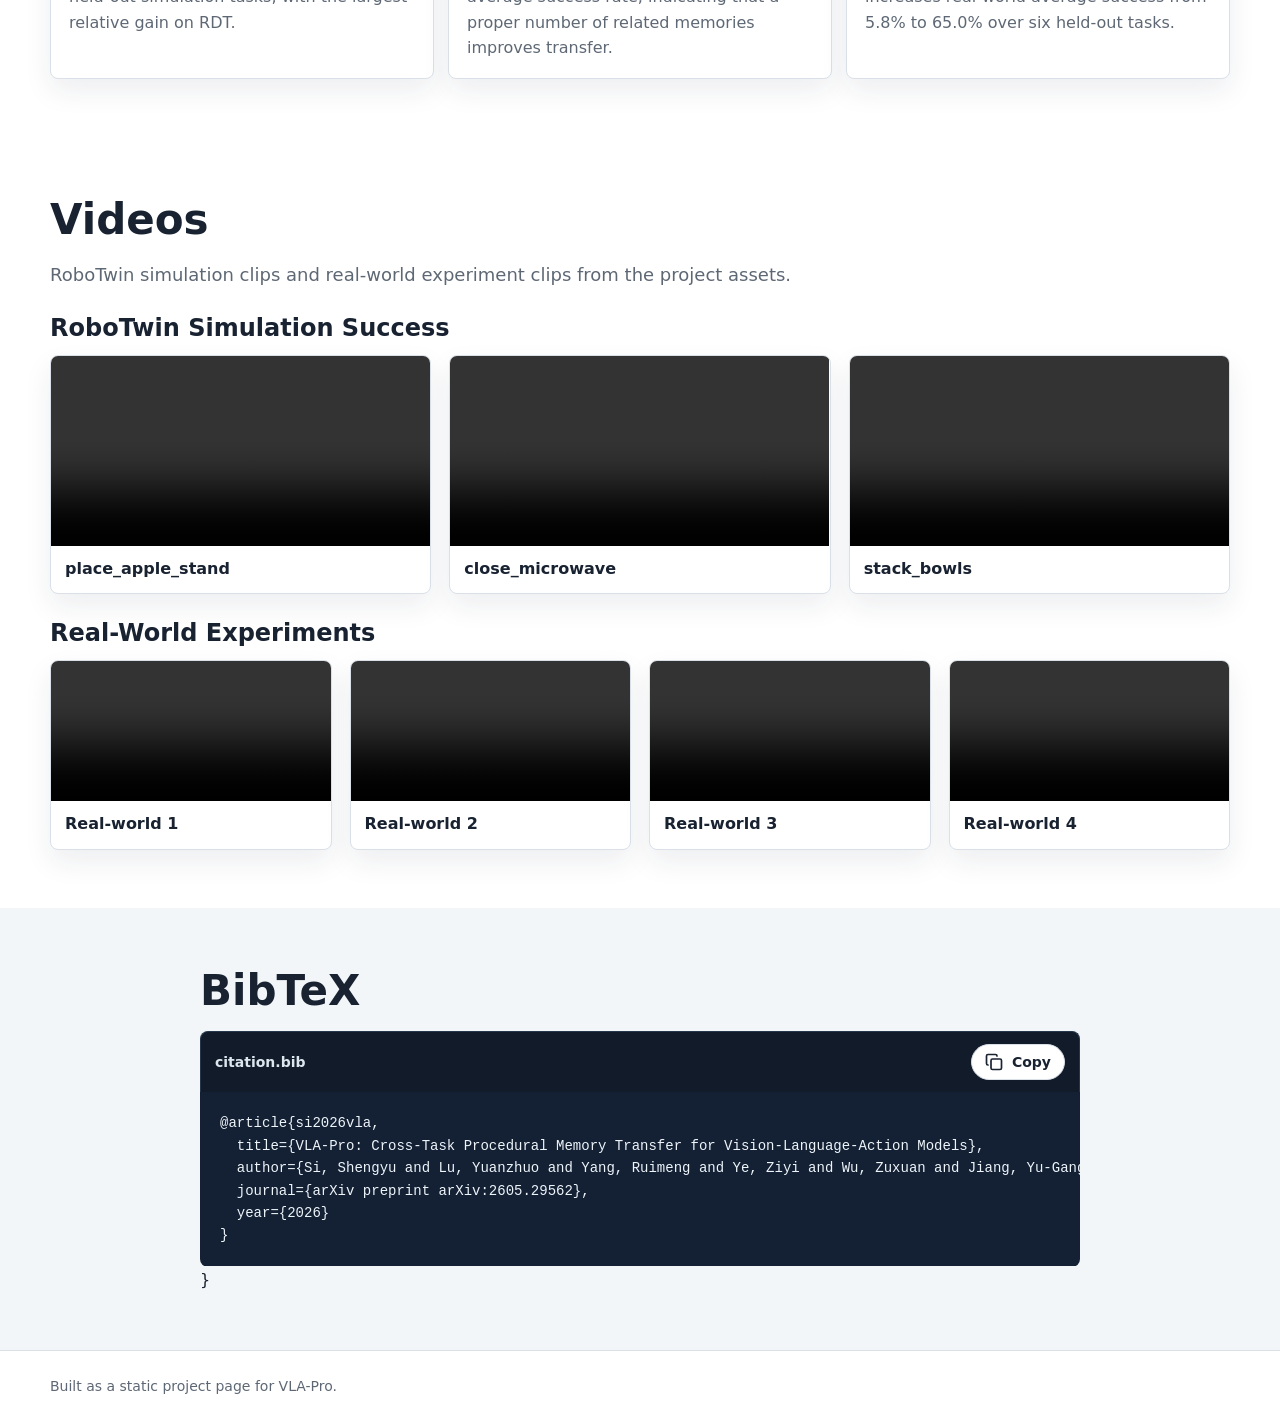
==== commit c58f0fd9: "Update index.html" ====
--- a/index.html
+++ b/index.html
@@ -213,11 +213,11 @@
           <button class="copy-button" type="button" data-copy-target="bibtex-code"><i data-lucide="copy"></i><span>Copy</span></button>
         </div>
         <pre><code id="bibtex-code">@article{si2026vla,
-          title={VLA-Pro: Cross-Task Procedural Memory Transfer for Vision-Language-Action Models},
-          author={Si, Shengyu and Lu, Yuanzhuo and Yang, Ruimeng and Ye, Ziyi and Wu, Zuxuan and Jiang, Yu-Gang},
-          journal={arXiv preprint arXiv:2605.29562},
-          year={2026}
-        }
+  title={VLA-Pro: Cross-Task Procedural Memory Transfer for Vision-Language-Action Models},
+  author={Si, Shengyu and Lu, Yuanzhuo and Yang, Ruimeng and Ye, Ziyi and Wu, Zuxuan and Jiang, Yu-Gang},
+  journal={arXiv preprint arXiv:2605.29562},
+  year={2026}
+}</code></pre>
 }</code></pre>
       </div>
     </section>
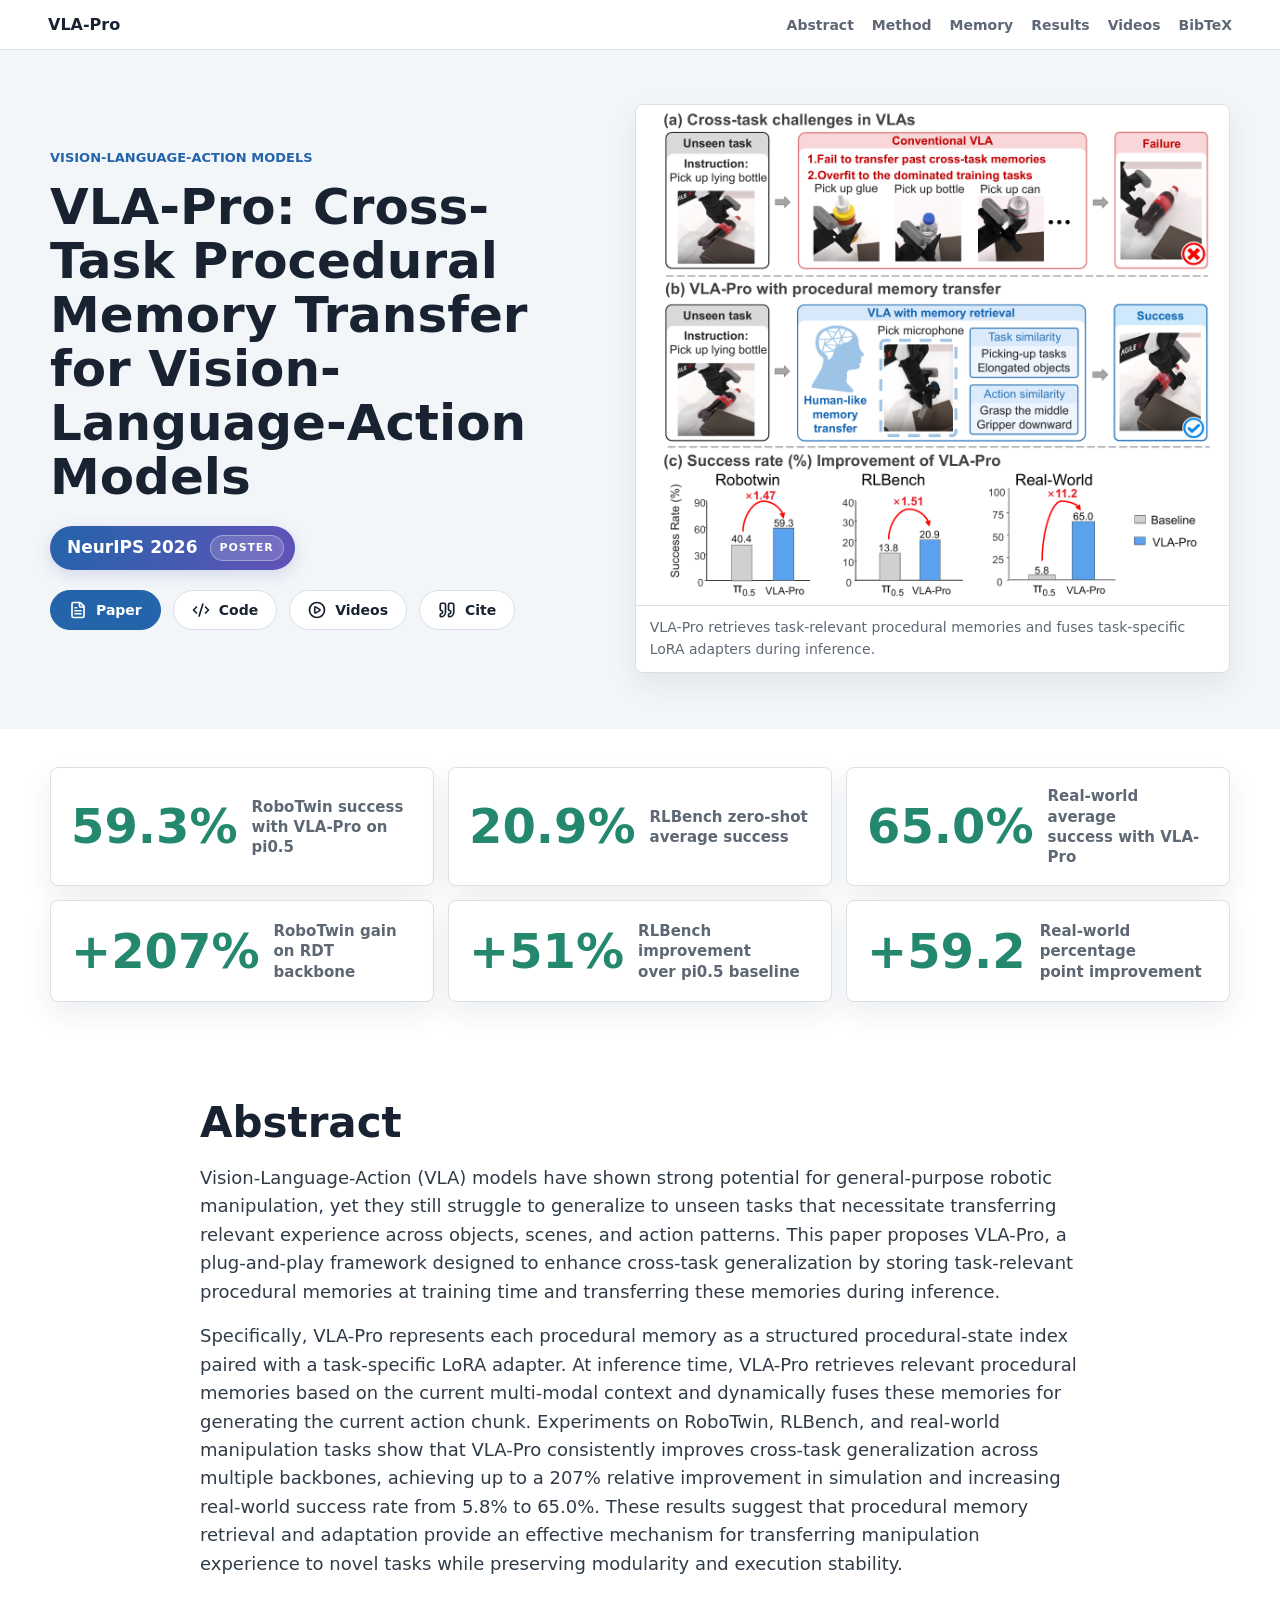
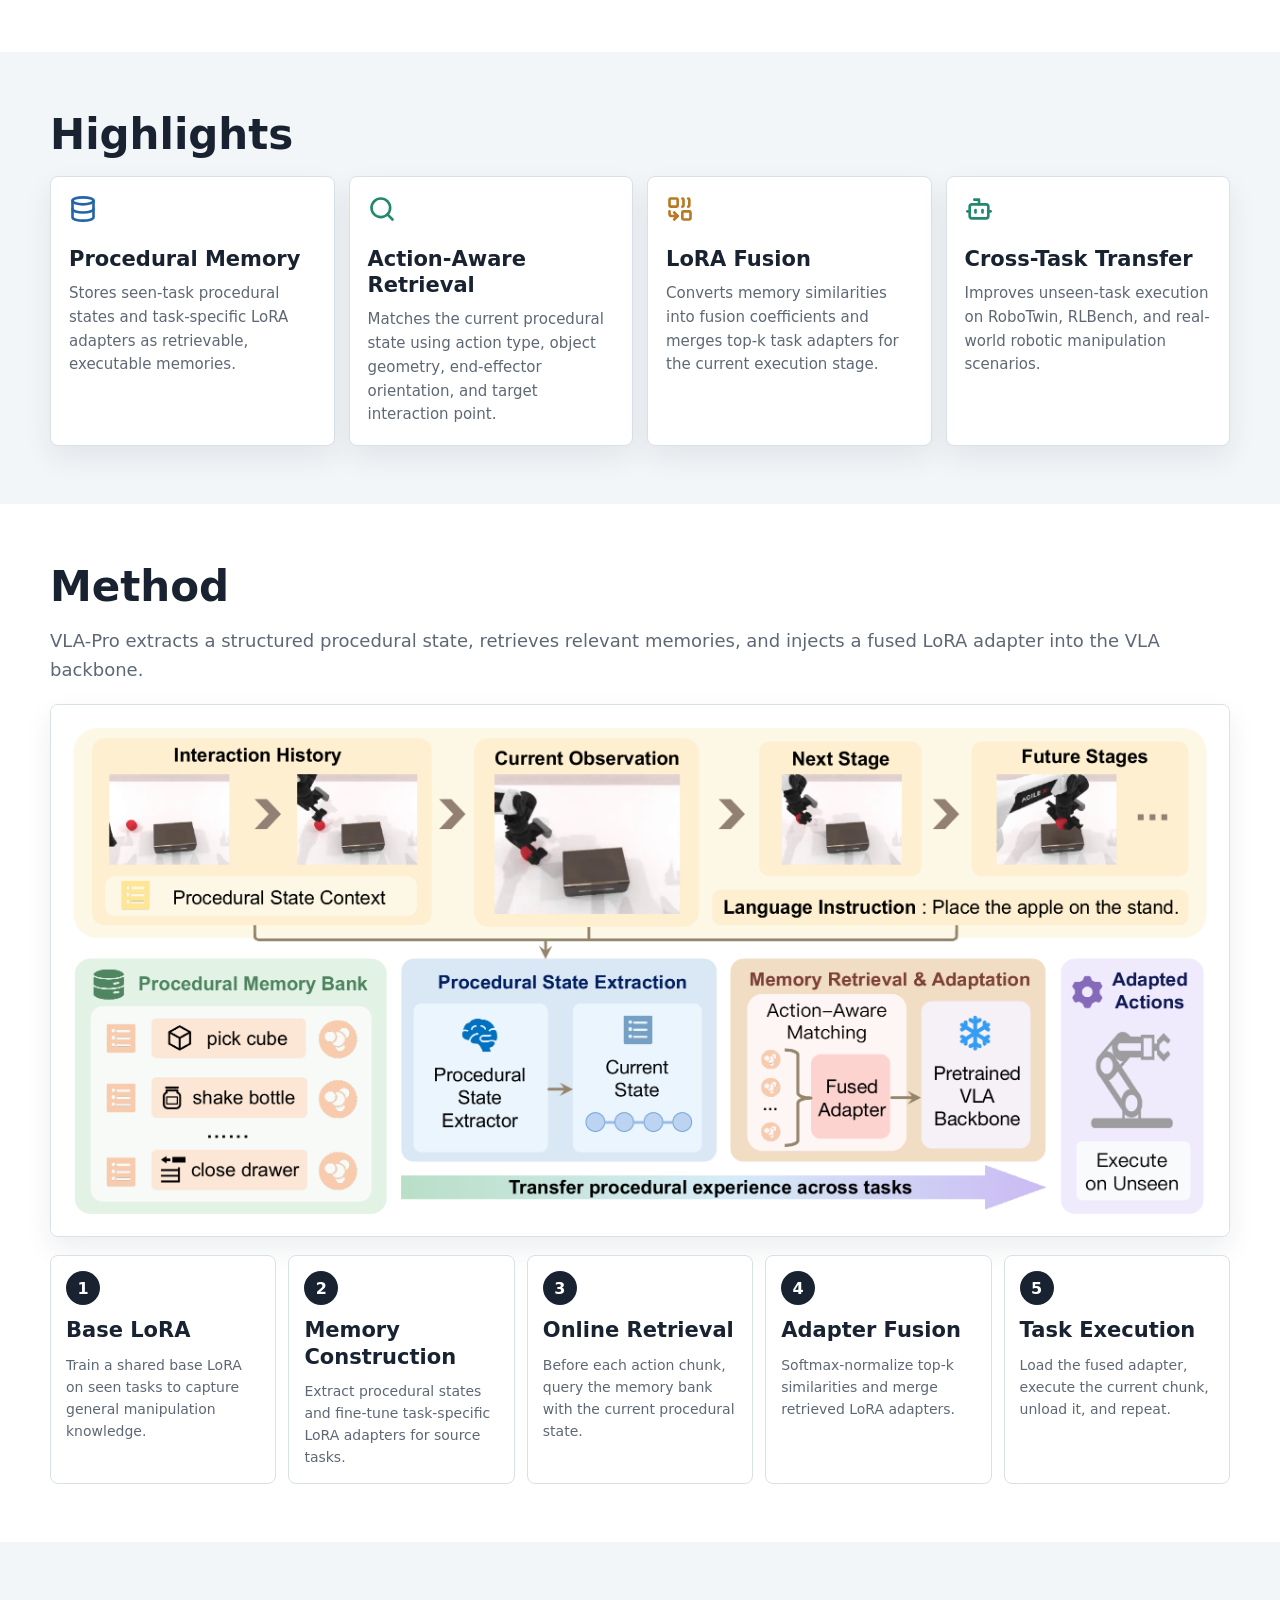
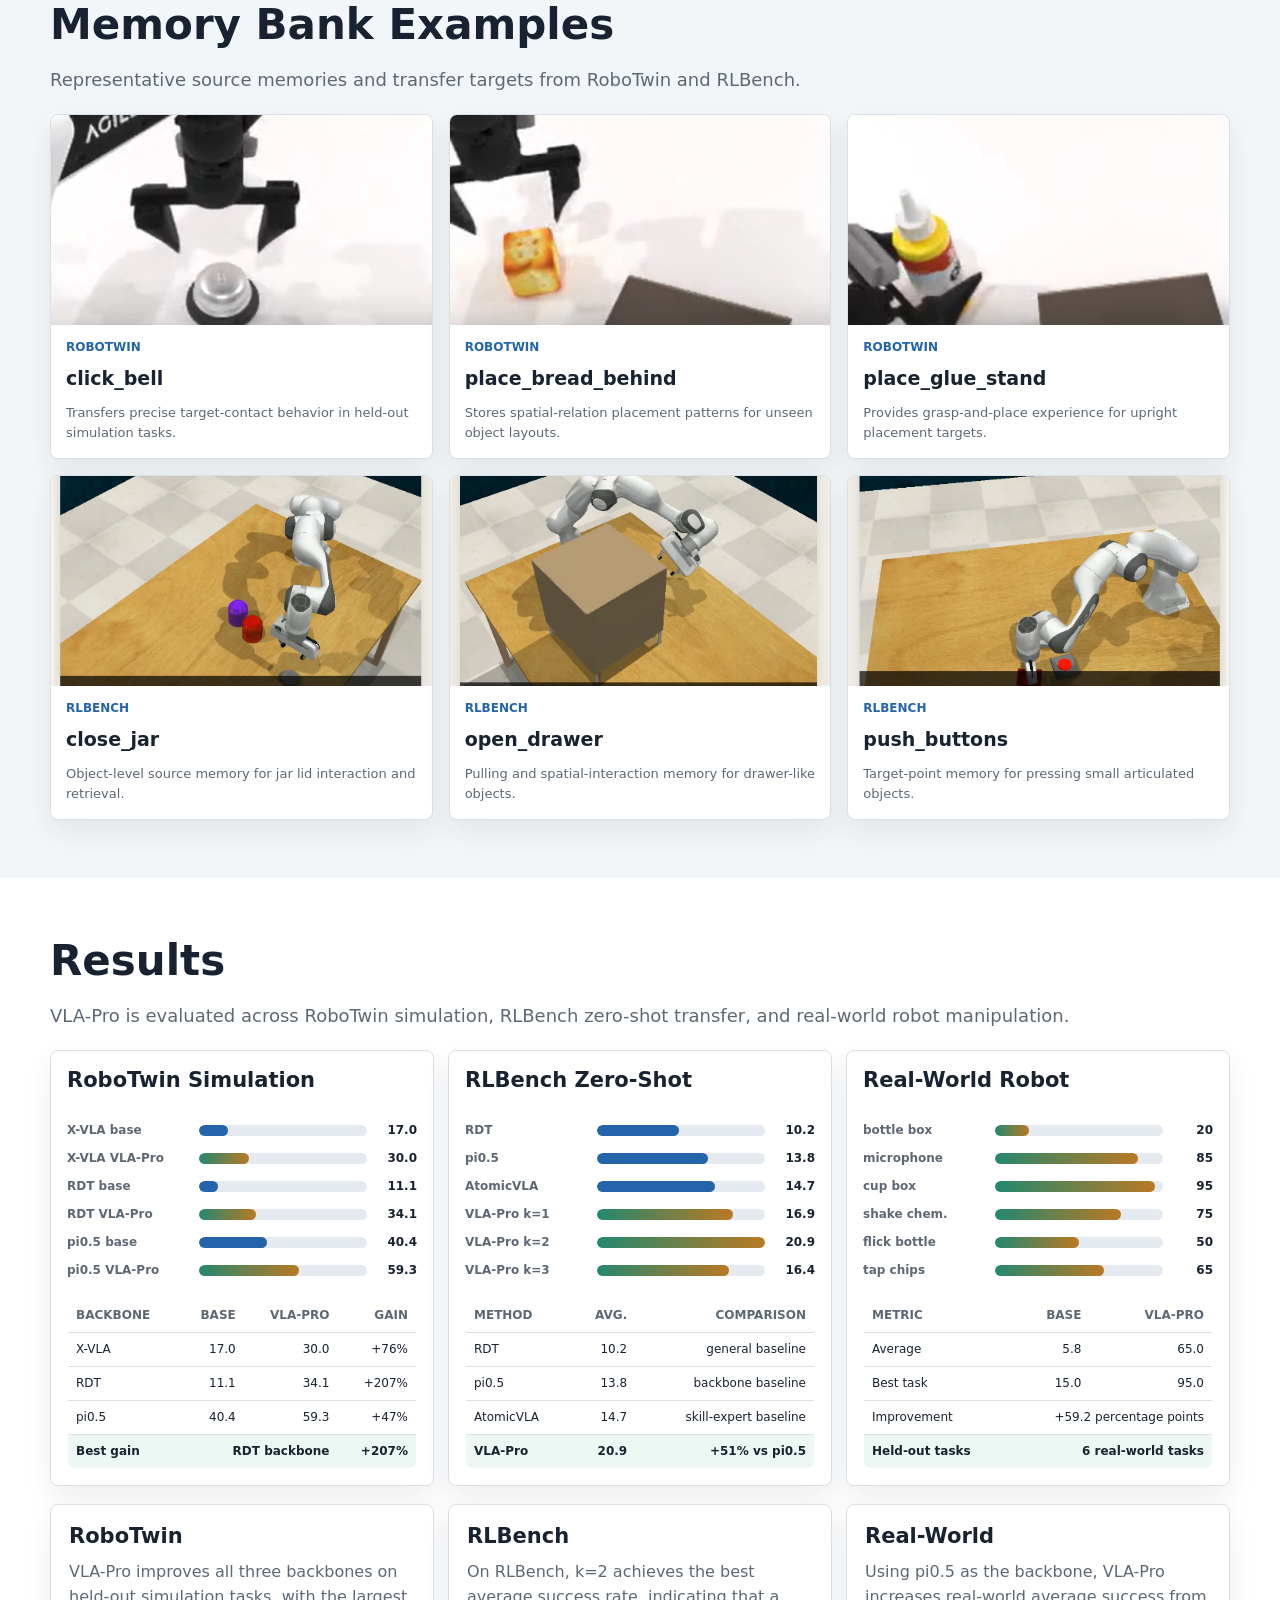
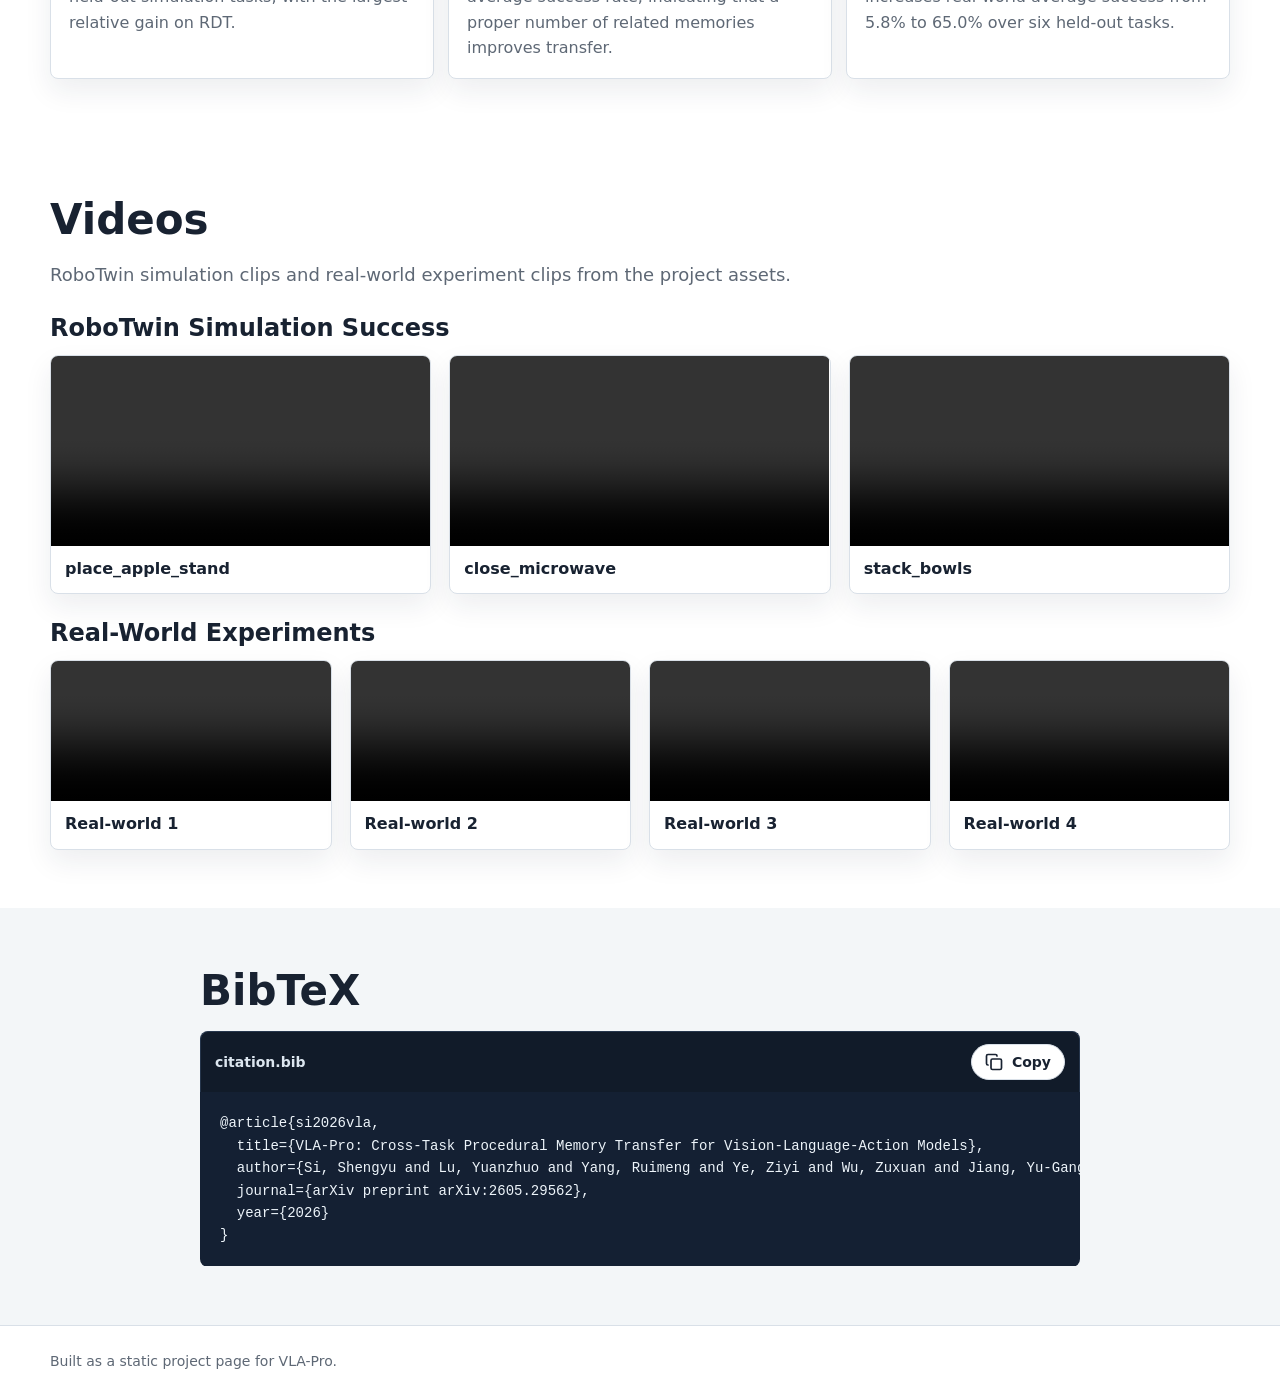
==== commit 96148158: "Update index.html" ====
--- a/index.html
+++ b/index.html
@@ -218,7 +218,6 @@
   journal={arXiv preprint arXiv:2605.29562},
   year={2026}
 }</code></pre>
-}</code></pre>
       </div>
     </section>
   </main>
